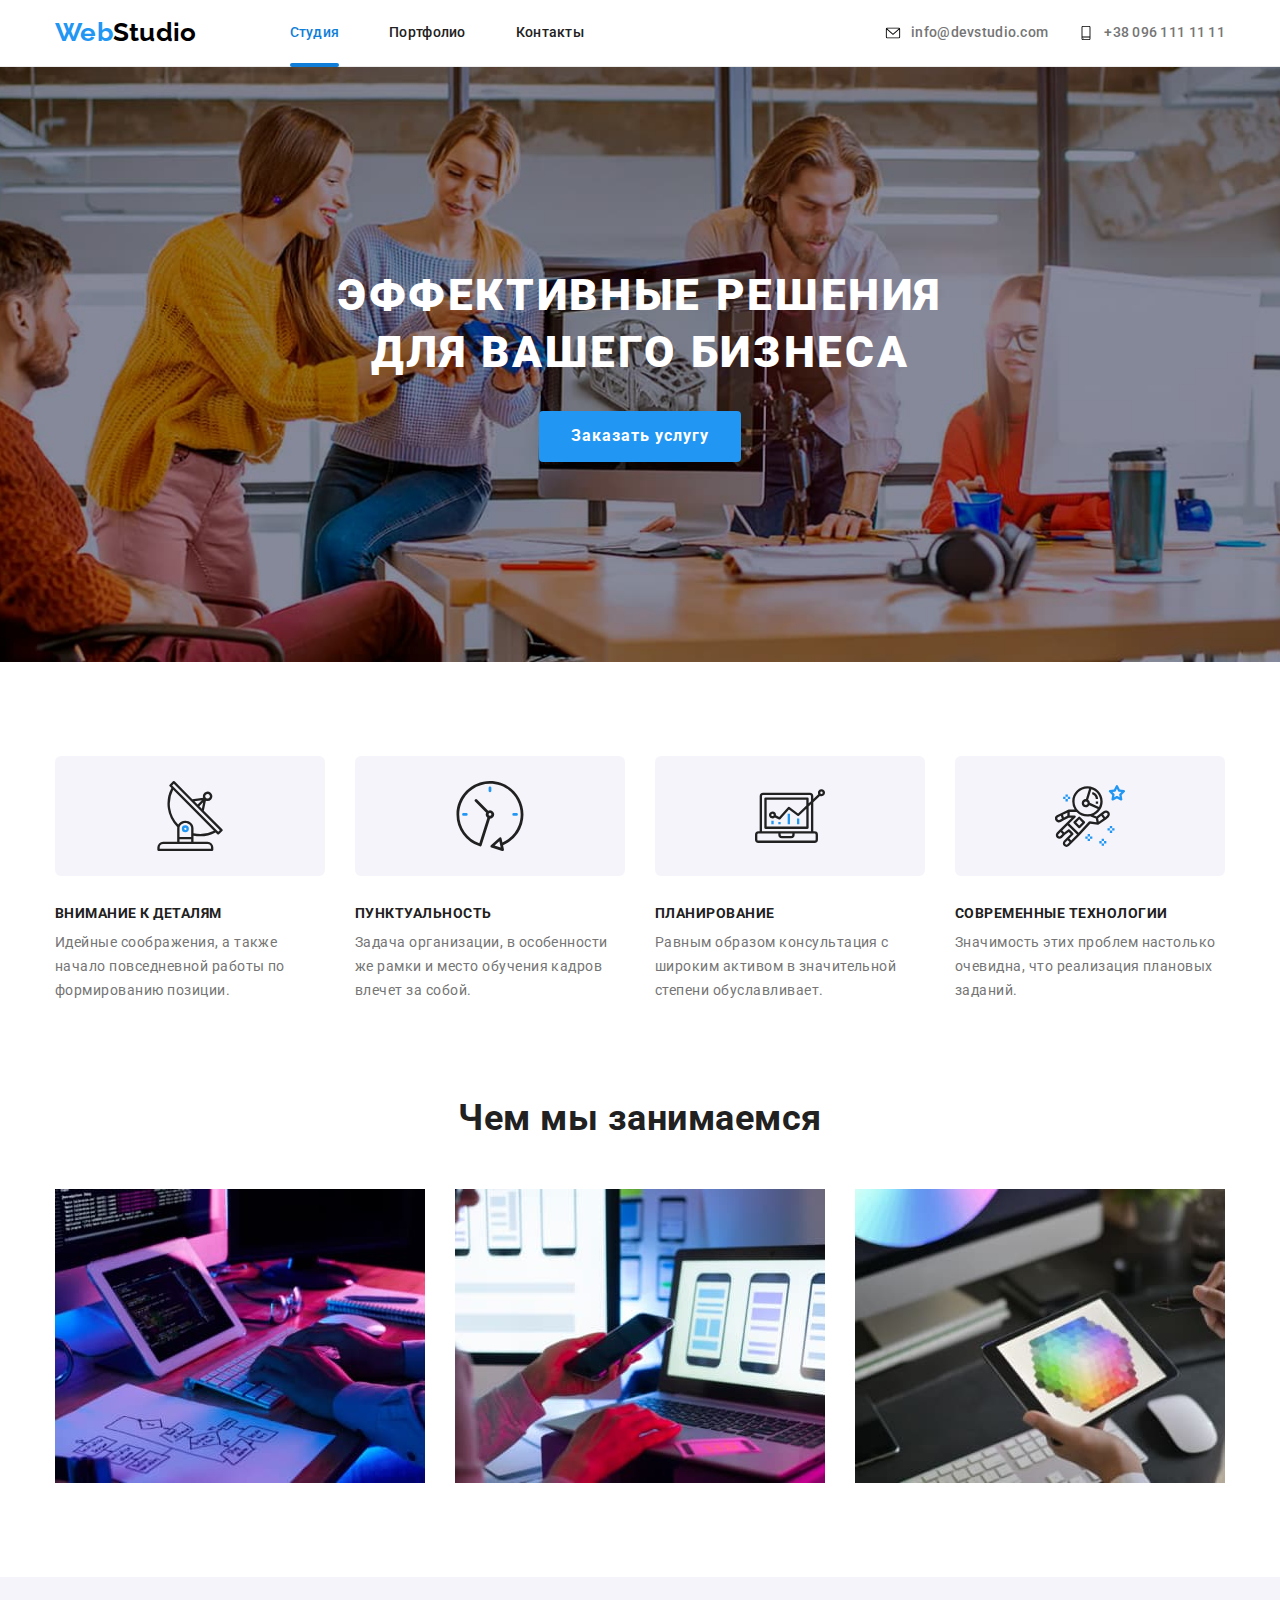
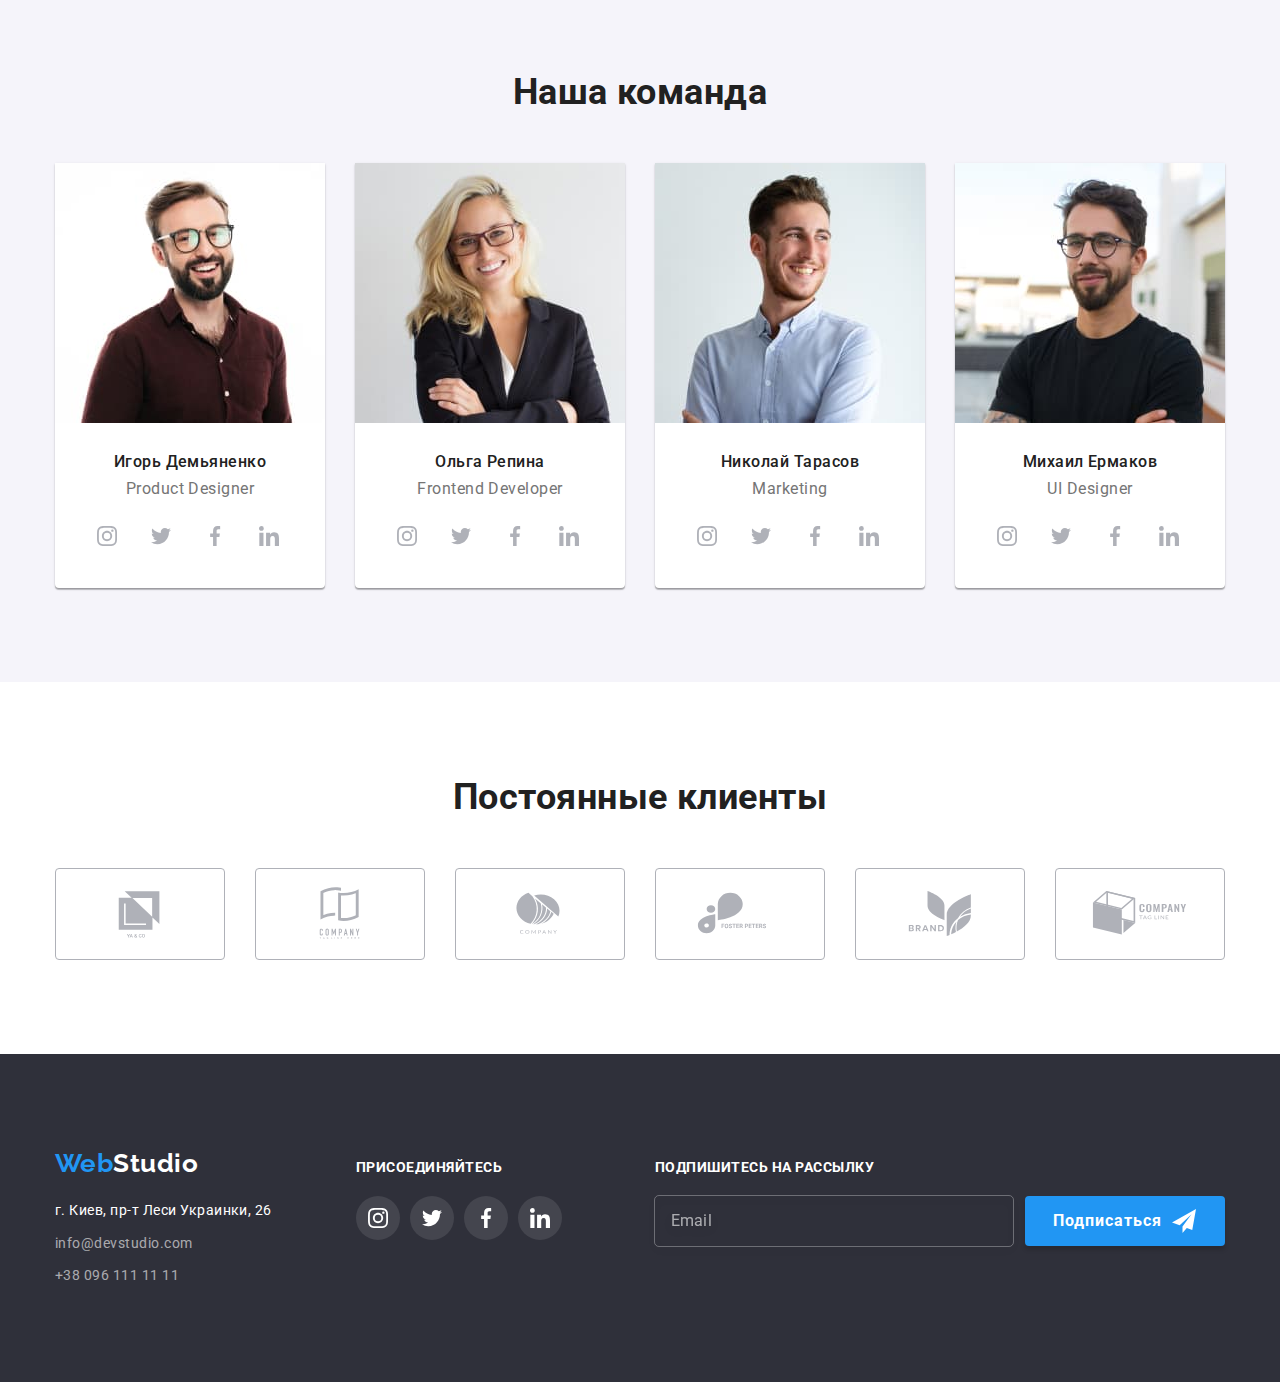
==== index.html @ 5e76bf38 "s" ====
<!DOCTYPE html>
<html lang="ru">
<head>
	<meta charset="UTF-8">
	<meta http-equiv="X-UA-Compatible" content="IE=edge">
	<meta name="viewport" content="width=device-width, initial-scale=1.0"> 
	<title>studio</title>
	<link rel="preconnect" href="https://fonts.googleapis.com">
	<link rel="preconnect" href="https://fonts.gstatic.com" crossorigin>
	<link href="https://fonts.googleapis.com/css2?family=Raleway:wght@700&family=Roboto:wght@400;500;700;900&display=swap"
		rel="stylesheet">
	<link rel="stylesheet" href="https://cdnjs.cloudflare.com/ajax/libs/modern-normalize/1.1.0/modern-normalize.min.css">
	<link rel="stylesheet" href="./css/style.css">
</head>
<body>
	<!-- ! header -->
		<header class="header">
				<div class="header-nav container">
					<nav class="nav">
						<a class="logo" href="./index.html"><span class="logo-first-words">Web</span>Studio</a>
						<ul class="nav-list ">
							<li class="nav-link nav-link--active"><a class="link link-active" href="./index.html">Студия</a></li>
							<li class="nav-link"><a class=" link " href="./portfolio.html">Портфолио</a></li>
							<li class="nav-link"><a class=" link " href="./contact.html">Контакты</a></li>
						</ul>
					</nav>
					<ul class="nav-contact nav" >
						<li class="contact-list ">
							<a class="contact-link link " href="mailto:info@devstudio.com">
								<span class="link-icon"><svg width="16" height="16">
									<use href="./images/sprite.svg#icon-mail"></use>
								</svg></span>info@devstudio.com
							</a>
						</li>
						
						<li class="contact-list ">
							<a class="contact-link link" href="tel:+380961111111"> <span class="link-icon ">
								<svg width="16" height="16">
									<use href="./images/sprite.svg#icon-phone"></use>
								</svg></span>+38 096 111 11 11</a>
						</li>
					</ul>
				</div>
		</header>
	<!--! main -->
	
<main>
	<!-- !Hero -->
<section class="section hero">
		<div class=" container">
			<div class="hero-text">
				<h1 class="hero-title">Эффективные решения <br /> для  вашего бизнеса</h1>
				<button class="button" type="button" data-modal-open>Заказать услугу</button>
			</div>
		</div>
</section>



	<!--! Peculiarities -->
<section class="section">
	<div class="peculiarities container">
		<h2 class="visually-title" >Особенности</h2>
		<ul class="feature">
			<li class="feature-list">
				<div class="feature-box"><svg class="box-icon"> 
					<use  href="./images/sprite.svg#icon-antenna-1" width="70" height="70" ></use> 
				</svg></div>
				<h3 class="feature-title">Внимание к деталям</h3>
				<p class="feature-text">Идейные соображения, а также начало повседневной работы по формированию позиции.</p>
			</li>
			<li class="feature-list">
				<div class="feature-box"><svg class="box-icon">
					<use href="./images/sprite.svg#icon-clock-1" width="70" height="70"></use>
				</svg></div>
				<h3 class="feature-title">Пунктуальность</h3>
				<p class="feature-text">Задача организации, в особенности же рамки и место обучения кадров влечет за собой.</p>
			</li>
			<li class="feature-list">
				<div class="feature-box"><svg class="box-icon">
					<use href="./images/sprite.svg#icon-diagram-1" width="70" height="70"></use>
				</svg></div>
				<h3 class="feature-title">Планирование</h3>
				<p class="feature-text">Равным образом консультация с широким активом в значительной степени обуславливает.</p>
			</li>
			<li class="feature-list">
				<div class="feature-box"><svg class="box-icon">
					<use href="./images/sprite.svg#icon-astronaut-1" width="70" height="70"></use>
				</svg></div>
				<h3 class="feature-title">Современные технологии</h3>
				<p class="feature-text">Значимость этих проблем настолько очевидна, что реализация плановых заданий.</p>
			</li>
		</ul>
	</div>
</section>

<!-- ! What are we doing -->
<section class="section-about section">
	<div class="container">
		<h2 class="section-title ">Чем мы занимаемся</h2>
		<ul class="applications ">
			<li class="applications-list"><img class="img" src="./images/img.jpg" width="370" height="294" alt="Блок схема">
			<h3 class="applications-deskription">Десктопные приложения</h3>
			</li>
			<li class="applications-list"><img src="./images/img-1.jpg" width="370" height="294" alt="Мобильные приложение">
				<h3 class="applications-deskription">Мобильные приложения</h3>
			</li>
			</li>
			<li class="applications-list"><img src="./images/img-2.jpg" width="370" height="294" alt="Планшет">
				<h3 class="applications-deskription">Дизайнерские решения</h3>
			</li>
			</li>
		</ul>
	</div>
</section>

<!-- ! Our command -->
<section class="team section" >
	<div class="container">
		<h2 class="section-title ">Наша команда</h2>
		<ul class="team-list">
		<li class="team-card">
				<img class="team-img" src="./images/img-3.jpg" width="270" height="260" alt="фото">
				<div class="card-text-tumb">
					
						<h3 class="team-card-name">Игорь Демьяненко</h3>
						<p class="team-card-job">Product Designer</p>
					<div class="team-social">
						<a class="social-box">
							<svg width="20" height="20">
								<use href="./images/sprite.svg#icon-instagram-2"></use>
							</svg>
						</a>
						<a class="social-box">
							<svg width="20" height="20">
								<use href="./images/sprite.svg#icon-twitter-1"></use>
							</svg>
						</a>
						<a class="social-box">
							<svg width="20" height="20">
								<use href="./images/sprite.svg#icon-facebook-1"></use>
							</svg>
						</a>
						<a class="social-box">
							<svg width="20" height="20">
								<use href="./images/sprite.svg#icon-linkedin-1"></use>
							</svg>
						</a>
					</div>
				</div>
		</li>
		<li  class="team-card">
				<img class="team-img" src="./images/img-4.jpg" width="270" height="260" alt="фото">
				<div class="card-text-tumb">
					<h3 class="team-card-name">Ольга Репина</h3>
					<p class="team-card-job">Frontend Developer</p>
					<div class="team-social">
						<a class="social-box">
							<svg width="20" height="20">
								<use href="./images/sprite.svg#icon-instagram-2"></use>
							</svg>
						</a>
						<a class="social-box">
							<svg width="20" height="20">
								<use href="./images/sprite.svg#icon-twitter-1"></use>
							</svg>
						</a>
						<a class="social-box">
							<svg width="20" height="20">
								<use href="./images/sprite.svg#icon-facebook-1"></use>
							</svg>
						</a>
						<a class="social-box">
							<svg width="20" height="20">
								<use href="./images/sprite.svg#icon-linkedin-1"></use>
							</svg>
						</a>
					</div>
				</div>
		</li>
		<li  class="team-card">
				<img class="team-img" src="./images/img-5.jpg" width="270" height="260" alt="фото">
				<div class="card-text-tumb">
					<h3 class="team-card-name">Николай Тарасов</h3>
					<p class="team-card-job">Marketing</p>
					<div class="team-social">
						<a class="social-box">
							<svg width="20" height="20">
								<use href="./images/sprite.svg#icon-instagram-2"></use>
							</svg>
						</a>
						<a class="social-box">
							<svg width="20" height="20">
								<use href="./images/sprite.svg#icon-twitter-1"></use>
							</svg>
						</a>
						<a class="social-box">
							<svg width="20" height="20">
								<use href="./images/sprite.svg#icon-facebook-1"></use>
							</svg>
						</a>
						<a class="social-box">
							<svg width="20" height="20">
								<use href="./images/sprite.svg#icon-linkedin-1"></use>
							</svg>
						</a>
					</div>
				</div>
		
		</li>
		<li  class="team-card">
				<img class="team-img" src="./images/img-6.jpg" width="270" height="260" alt="фото">
				<div class="card-text-tumb">
					<h3 class="team-card-name">Михаил Ермаков</h3>
					<p class="team-card-job">UI Designer</p>
					<div class="team-social">
						<a class="social-box">
							<svg width="20" height="20">
								<use href="./images/sprite.svg#icon-instagram-2"></use>
							</svg>
						</a>
						<a class="social-box">
							<svg width="20" height="20">
								<use href="./images/sprite.svg#icon-twitter-1"></use>
							</svg>
						</a>
						<a class="social-box">
							<svg width="20" height="20">
								<use href="./images/sprite.svg#icon-facebook-1"></use>
							</svg>
						</a>
						<a class="social-box">
							<svg width="20" height="20">
								<use href="./images/sprite.svg#icon-linkedin-1"></use>
							</svg>
						</a>
					</div>
				</div>
		</li>
		</ul>

</div>
</section>

<section class="section">
	<div class="container">
		<h2 class="section-title ">Постоянные клиенты</h2>
		<ul class="client">
			<li class="client-logo">
				<svg width="106" height="60">
					<use href="./images/sprite.svg#icon-Logo-01"></use>
				</svg>
			</li>
			<li class="client-logo">
				<svg width="106" height="60">
					<use href="./images/sprite.svg#icon-Logo-02"></use>
				</svg>
			</li>
			<li class="client-logo">
				<svg width="106" height="60">
					<use href="./images/sprite.svg#icon-Logo-03"></use>
				</svg>
			</li>
			<li class="client-logo">
				<svg width="106" height="60">
					<use href="./images/sprite.svg#icon-Logo-04"></use>
				</svg>
			</li>
			<li class="client-logo">
				<svg width="106" height="60">
					<use href="./images/sprite.svg#icon-Logo-05"></use>
				</svg>
			</li>
			<li class="client-logo">
				<svg width="106" height="60">
					<use href="./images/sprite.svg#icon-Logo-06"></use>
				</svg>
			</li>
		</ul>
	</div>
</section>
<!-- main end -->
</main>



	<!-- ! Footer  -->
<footer class="section background-container ">
	<div class="container">
		<!-- address  -->
		<div class="address">
			<a class="logo" href="./index.html"><span class="logo-first-words">Web</span><span class="logo-second-word">Studio</span></a>
			<address>
				<ul class="address-list">
					<li class="address-item"><a class="item-map" href="https://goo.gl/maps/piqngm7oDQpEDh6u6" target="_blank" rel="noopener nofollow noreferrer">г. Киев, пр-т Леси Украинки, 26</a></li>
					<li class="address-item"><a class="item-contact"  href="mailto:info@devstudio.com" >info@devstudio.com</a></li>
					<li class="address-item"><a class="item-contact"  href="tel:+380961111111">+38 096 111 11 11</a></li>
				</ul>
				
			</address>
		</div>
		<!-- social -->

		<div class="connect">
			<h2 class="footer-title">присоединяйтесь</h2>
			<div class="connect-social">
						<a class="social-item">
							<svg width="20" height="20">
								<use href="./images/sprite.svg#icon-instagram-2"></use>
							</svg>
						</a>
					<a class="social-item">
						<svg width="20" height="20">
							<use href="./images/sprite.svg#icon-twitter-1"></use>
						</svg>
					</a>
					<a class="social-item">
						<svg width="20" height="20">
							<use href="./images/sprite.svg#icon-facebook-1"></use>
						</svg>
					</a>
					<a class="social-item">
						<svg width="20" height="20">
							<use href="./images/sprite.svg#icon-linkedin-1"></use>
						</svg>
					</a>
			</div>
		</div>

		<!-- fiel mail -->
		<form class="field__mail">
			<h2 class="footer-title">Подпишитесь на рассылку</h2>

			<div class="field__mail--box">
				<input type="email" class="field__mail--input" placeholder="Email">
				<button type="submit" class="button button-icon">Подписаться 
					<span class="button__icon">
						<svg  height="24" width="24">
							<use href="./images/sprite.svg#icon-icon-send"></use>
						</svg>
					</span>
				</button>
			</div>
				
		</form>

		<!-- end container  -->
	</div>
</footer>
<!-- ! Modal window -->
<div class="blackdrop is-hidden "data-modal  >
	<div class="modal">
		<!-- Close button -->
		<button class="modal-button" data-modal-close>
			<svg  width="18" height="18">
				<use href="./images/sprite.svg#icon-close-black-18dp-2-1"></use>
			</svg>
		</button>
		<h2 class="form__title">Оставьте свои данные, мы вам перезвоним</h2>
		<!-- input  -->
		<form class="form" action="#" action="#" method="post" netlify>
			
			<!-- name  -->
			<div class="form__field">
				<label class="form__label" for="name">Имя</label>
				<input class="form__input" type="text"  id="name" name="Имя" >
				<span class="form__icon"> <svg width="18" height="18">
					<use href="./images/sprite.svg#icon-person-black-18dp-1"></use>
				</svg>
				
			</span>
			</div>
			<!-- tel -->
			<div class="form__field">
				<label class="form__label" for="tel">Телефон</label>
				<input class="form__input" type="tel" id="tel" name="Телефон">
				<span class="form__icon"> <svg width="18" height="18">
					<use href="./images/sprite.svg#icon-phone-black-18dp-1"></use>
				</svg>
				</span>
			</div>
			<!-- mail -->
			<div class="form__field">
				<label class="form__label" for="email">Почта </label>
				<input class="form__input" type="email" id="email" name="Почта">
				<span class="form__icon"> <svg width="18" height="18">
						<use href="./images/sprite.svg#icon-email-black-18dp-1"></use>
					</svg>
				</span>
			</div>
			
			<!-- textarea -->
			<div class="form__field">
				<label class="form__label" for="comment">Комментарий</label>
				<textarea class="form__input textarea" type="text" rows="10" id="comment" name="Комментарий" placeholder="Введите коментарий"></textarea>
			</div>

			<!--checkbox -->

			<label class="form__checkbox" for="terms">
				<input type="checkbox" class="form__checkbox--checkbox" id="terms" name="Условия">
				<span class="form__checkbox--icon"></span>
				<span class="form__checkbox--text">Соглашаюсь с рассылкой и принимаю 
					<a href="#" class="form__checkbox--text-link"> Условия договора</a>
				</span>
			</label>


			<!--button -->
			<button type="submit" class="button">Отправить</button>
		</form>
	</div>
</div>

<script src="./js/modal.js"></script>
</body>
</html>
---- css/style.css ----
:root{
--active-color: #2196F3;
--hover-color: #107ed8;
--title-color: #212121;
--text-color: #757575;
--bg-color: #2F303A;
--white-color: #ffffff;
}
*{
	box-sizing: border-box;
}
*, ::before, ::after{
	box-sizing: border-box;
}
img{display: block;}
body{

	font-family:'Roboto' ;
	font-style: normal;
	font-size: 16px;
	color: var(--title-color);
	background-color: var(--white-color);
	letter-spacing: 0.03em;
	
}
h1,h2,h3,h4,h5,h6,p,ul{margin: 0px;}
.section{
	padding: 94px 0;
}
.container {
	width: 1200px;
	padding-left: 15px;
	padding-right: 15px;
	margin: 0 auto;
}

/* ! button */
.button{
	background: #2196F3;
	box-shadow: 0px 4px 4px rgba(0, 0, 0, 0.15);
	color: var(--white-color);
	border-radius: 4px;
	padding: 10px 32px;
	min-width: 200px;

	font-weight: 700;
	line-height: 1.9;
	align-items: center;
	text-align: center;
	letter-spacing: 0.06em;

	border: none;
	cursor: pointer;
	transition: background-color 250ms cubic-bezier(0.4, 0, 0.2, 1), transform 250ms cubic-bezier(0.4, 0, 0.2, 1);

}
.button:hover, .button:focus{
	background-color: var(--hover-color);
	transform: scale(1.02);
}
/*? button end */


/* *font style */
.section-title{
	font-weight: 700;
	font-size: 36px;
	line-height: 42px;
	text-align: center;
	margin-bottom: 50px;
}

.visually-title {
	position: absolute;
	width: 1px;
	height: 1px;
	margin: -1px;
	border: 0;
	padding: 0;
	white-space: nowrap;
	clip-path: inset(100%);
	clip: rect(0 0 0 0);
	overflow: hidden;
}


/* *font style  end*/

/* ! Header  */
.header {
	border-bottom: 1px solid #ECECEC;
	box-sizing: border-box;
}
.header-nav{
	display: flex;
	align-items: center;
	box-sizing: border-box;
}
.logo{
	display: block;
	margin-right: 93px;
	font-family: 'Raleway';
	font-size: 26px;
	font-weight: 700;
	color: #000000;;
	line-height: 31px;
	font-size: 26px;
	text-decoration: none;
}
.logo-first-words{
	color: var(--active-color);
}
.logo-second-word{
	color: var(--white-color);
}
.main-nav{
	display: flex;
}
.nav{
	display: flex;
	align-items: center;
	font-weight: 500;
	font-size: 14px;
	line-height: 1.14;
	letter-spacing: 0.02em;
}
.nav-list{

	padding: 0;
	margin: 0px;
	display: flex;
	list-style-type: none;
}
.nav-list .nav-link + .nav-link {
	margin-left: 50px;

}

.nav-link{
	position: relative;
	height: 100%;
	width: 100%;
	display: flex;
}


.link{
	padding: 25px 0px 25px 0px;
	color: var(--title-color);
	text-decoration: none;
}

.nav-link::after {
	position: absolute;
	content: '';
	height: 4px;
	
	width: 0;
	bottom: -1px;
	right: 0;
	background: var(--hover-color);
	transition: left 250ms cubic-bezier(0.4, 0, 0.2, 1), 
				width 250ms cubic-bezier(0.4, 0, 0.2, 1);
	border-radius: 2px;
}
.nav-link--active::after {
	position: absolute;
	content: '';
	bottom: -1;
	left: 0;
	height: 4px;
	width: 100%;
	background: var(--hover-color);
	transition: left 250ms cubic-bezier(0.4, 0, 0.2, 1), 
				width 250ms cubic-bezier(0.4, 0, 0.2, 1), 
				color 250ms cubic-bezier(0.4, 0, 0.2, 1);
	will-change: left, width;
	border-radius: 2px;
}

.nav-link:hover .link{
color: var(--hover-color);
}

.nav-link:hover::after, .nav-link:focus::after {
	left: 0;
	width: 100%;

}

.link-active {
	color: var(--hover-color);
}

.nav-contact{
	padding: 0;
	margin: 0;
	margin-left: auto;
	display: flex;
	text-decoration: none;
	list-style-type: none;
}
.contact-list{
	padding: 0;
	margin: 0px;
	display: flex;
	list-style-type: none;
	margin-right: 30px;
}
.contact-list:last-child{
	margin: 0;
}
.contact-link {
	display: flex;
	color: var(--text-color);
	text-decoration: none;
	transition: fill 250ms cubic-bezier(0.4, 0, 0.2, 1), color 250ms cubic-bezier(0.4, 0, 0.2, 1);
}
.contact-link:hover{
	color: var(--hover-color);
	fill: var(--hover-color);
}

.link-icon {
	width: 16px;
	height: 16px;
	margin-right: 10px;
	fill: inherit;
	vertical-align: middle;
}
/* ? header end  */





/* ! hero */
.hero{
	padding-top: 200px;
	padding-bottom: 200px;
	text-align: center;

	background: url(../images/Img-hero.jpg), rgba(47, 48, 58, 0.4);
	background-repeat: no-repeat;
	background-position: center;
	background-size: cover;

}
.hero-text {
	margin: 0 auto;
	width: 700px;
}
.hero-title{
	
	margin-bottom: 30px;
	font-weight: 900;
	font-size: 44px;
	line-height: 1.3;
	text-align: center;
	letter-spacing: 0.06em;
	text-transform: uppercase;
	color: var(--white-color);

}



/* !  Peculiarities*/ 
.peculiarities{
	display: flex;
}

.feature{
	padding: 0px;
	display: flex;
	flex-wrap: wrap;
	list-style-type: none;
}

.feature-box{
	display: flex;
	justify-content: center;
	align-items: center;
	width: 270px;
	height: 120px;

	border-radius: 6px;
	background:#F5F4FA;
	margin-bottom: 30px;
}

.box-icon{
width: 70px;
height: 70px;
}

.feature-list{
	width: 270px;
	margin-right: 30px;
	margin-bottom: 30px;

}


.feature-list:nth-child(4n){
	margin-right: 0px;
}
.feature-list:nth-last-child(-n + 4){
	margin-bottom: 0px;
}

.feature-title {
	margin-bottom: 10px;
	font-size: 14px;
	line-height: 1.1;
	text-transform: uppercase;
}
.feature-text {
	font-size: 14px;
	line-height: 1.7;
	color: var(--text-color);
}

 /* ! What are we doing  */
.section-about {
	padding-top: 0px;
}
.applications{
	list-style-type: none;
	display: flex;
	margin: 0 auto;
	justify-content: space-between;
	padding: 0;
}
.applications-list{
	position: relative;
	width: 370px;
	margin-right: 30px;
	transition: all 0.3s ease;
}

.applications-list:last-child(){
	margin: 0;
}



.applications-deskription{
	font-weight: 700;
	font-size: 14px;
	line-height: 1.14;
	text-align: center;
	letter-spacing: 0.03em;
	text-transform: uppercase;


	position: absolute;
	bottom: 0;

	width: 100%;
	padding: 27px 0;


	color: var(--white-color);
	background-color: rgba(47, 48, 58, 0.8);
	opacity: 0;
	transition: opacity 250ms cubic-bezier(0.4, 0, 0.2, 1);
}

.applications-list:hover, .applications-list:focus {
	transform: scale(1.05);
}
.applications-list:hover > .applications-deskription{
	opacity: 1;
}


/* ! Our command */
.team{
	background-color: #F5F4FA;
}
.team-list {
	margin: 0;
	padding: 0;
	display: flex;
	flex-wrap: wrap;
	list-style-type: none;

}

.card-text-tumb {
	padding: 30px;
}
.team-card {
	width: 270px;
	
	margin-right: 30px;
	margin-bottom: 30px;
	box-shadow: 0px 1px 3px rgba(0, 0, 0, 0.12), 
				0px 1px 1px rgba(0, 0, 0, 0.14),
				0px 2px 1px rgba(0, 0, 0, 0.2);
	background-color: #FFFFFF;
	border-radius: 0px 0px 4px 4px;

	text-align: center;
	line-height: 1.1;
	transition: transform 250ms cubic-bezier(0.4, 0, 0.2, 1);
}

.team-card:hover{
	transform: scale(1.05);
}

.team-card:nth-child(4n) {
	margin-right: 0px;
}

.team-card:nth-last-child(-n + 4) {
	margin-bottom: 0px;
}

.team-card-name {
	margin-bottom: 10px;
	font-weight: 500;
	font-size: 16px;
	color: #212121;
}

.team-card-job {
	margin-bottom: 16px;
	font-size: 16px;
	color: var(--text-color);
}

.team-social{
display:flex;
width: 206px;
list-style: none;
}
.social-box{
	display: flex;
	width: 44px ;
	height: 44px ;
	align-items: center;
	justify-content: center;
	margin-right: 10px;

	background-color: #FFFFFF;
	fill: #AFB1B8;
	border-radius: 50%;
	transition: fill 250ms cubic-bezier(0.4, 0, 0.2, 1),background-color 250ms cubic-bezier(0.4, 0, 0.2, 1);
}
.social-box:last-child{
	margin: 0;
}

.social-box:hover{
	fill: var(--white-color);
	background-color: var(--hover-color);
}

/* * main studio end  */
/* ! filter  */
.filter-list {
	padding: 0;
	display: flex;
	justify-content: center;
	font-weight: 500;
	line-height: 1.6;

	margin-bottom: 50px;

	text-align: center;
	list-style-type: none;
}

.filter-item {
	margin-right: 8px;
}

.filter {
	padding: 6px 22px;
	font: inherit;
	cursor: pointer;
	color: var(--title-color);
	border: none;
}

.filter-item:last-child {
	margin-right: 0px;
}

.filter-active,
.filter:hover,
.filter:focus {
	color: var(--white-color);
	background-color: var(--active-color);

	box-shadow: 0px 3px 1px rgba(0, 0, 0, 0.1),
		0px 1px 2px rgba(0, 0, 0, 0.08),
		0px 2px 2px rgba(0, 0, 0, 0.12);
	border-radius: 4px;
}
/* ! project  */
.project-list {
	padding: 0;
	display: flex;
	flex-wrap: wrap;
	list-style-type: none;
}

.project:nth-child(3n) {
	margin-right: 0px;
}
.project:nth-last-child(-n + 3){
	margin-bottom: 0px;
}
.project {
	width: 370px;
	background: #FFFFFF;
	border: 1px solid #EEEEEE;
	margin-bottom: 30px;
	margin-right: 30px;
	transition:box-shadow 250ms cubic-bezier(0.4, 0, 0.2, 1), border 250ms cubic-bezier(0.4, 0, 0.2, 1);
}
.project-link{
	position: relative;
	text-decoration: none;
}
.project:hover {
	border: 1px solid #EEEEEE;
	box-shadow: 0px 1px 1px rgba(0, 0, 0, 0.12),
				0px 4px 4px rgba(0, 0, 0, 0.06),
				1px 4px 6px rgba(0, 0, 0, 0.16);

}
.project-link--img-container {
	position: relative;
	overflow: hidden;
	height: 294px;

}

.project-description--animate {
	display: flex;
	justify-content: center;
	align-items: center;
	position: absolute;
	top: 0;

	width: 100%;
	height:100%;
	overflow: hidden;
	transform: translateY(103%);
	background-color: rgba(33, 150, 243, 0.9);
	transition: transform 0.250s cubic-bezier(0.4, 0, 0.2, 1), width 0.250s cubic-bezier(0.4, 0, 0.2, 1);

}

.project:hover .project-description--animate {
	transform: translateY(0);
}

.project-text {
	margin-left: 24px;
	margin-right: 24px;
	
	font-weight: 400;
	font-size: 18px;
	line-height: 1.55;
	letter-spacing: 0.03em;
	color: #FFFFFF;

}


.project-info{
	position: relative;
	padding:20px 24px 20px 24px;	
}


/* текст */
.project-name {
	font-size: 18px;
	line-height: 2;
	letter-spacing: 0.06em;
	color: var(--title-color);

	margin-bottom: 4px;
}

.project-description {
	font-weight: 400;
	line-height: 1.8;
	color: var(--text-color);

}


/*! client */
.client{
	padding: 0;
	display: flex;

}
.client-logo{
	border: 1px solid #AFB1B8;
	border-radius: 4px;
	display: flex;
	justify-content: center;
	align-items: center;
	width: 170px;
	height: 92px;
	fill:#AFB1B8;
	margin-right: 30px;
	transition: transform 250ms cubic-bezier(0.4, 0, 0.2, 1),border 250ms cubic-bezier(0.4, 0, 0.2, 1), fill 250ms cubic-bezier(0.4, 0, 0.2, 1);
}
.client-logo:hover, .client:focus{
	fill:var(--hover-color);
	border: 1px solid #2196F3;
	transform: scale(1.05);

}
.client-logo:last-child {
	margin: 0;
} 

/* ! footer  */
.background-container {
	background-color: var(--bg-color);
}
.background-container > .container{
	display: flex;
	flex-wrap: wrap;
}
.address{
	color:var(--white-color);
	width: 231px;
	margin-right: 70px;
}
.address > .logo {
	margin: 0 0 20px 0;
}
.address-list{
	padding:0px;
	margin: 0px;
	list-style-type: none;
	font-style: normal;
	font-weight: 400;
	font-size: 14px;
	line-height: 1.7;
}
.address-item:not(:last-child){
	margin-bottom: 9px;
}

.item-map{
	text-decoration: none;
	color: var(--white-color);

}
.item-contact{
	color: rgba(255, 255, 255, 0.6);
	text-decoration: none;
	transition:color 250ms cubic-bezier(0.4, 0, 0.2, 1);
}
.item-contact:hover{
	color: var(--hover-color);
}
/* .footer-social{
	display: flex;
} */
.connect{
	padding-top: 12px;
	margin-right: 93px;
}
.footer-title{
	font-weight: 700;
	font-size: 14px;
	line-height: 1.14;
	text-transform: uppercase;
	color: var(--white-color);

	margin-bottom: 20px;
}

.connect-social{
	padding: 0;
	display: flex;
	margin-right: 10px;
	width: 206px;
	list-style: none;
	
}
.connect-social:last-child{
	margin: 0;
}

.social-item {
	display: flex;
	width: 44px;
	height: 44px;
	align-items: center;
	justify-content: center;
	margin-right: 10px;

	background-color: rgba(255, 255, 255, 0.1);;
	fill: var(--white-color);
	border-radius: 50%;
	transition: background-color 250ms cubic-bezier(0.4, 0, 0.2, 1);
}

.social-item:last-child {
	margin: 0;
}

.social-item:hover {
	background-color: var(--hover-color);
}
.field__mail--box{
	display: flex;
}

.field__mail {
	padding-top: 12px;
}

.field__mail--input {
	padding: 15px 16px;
	margin-right: 12px;
	width: 358px;
	height: 50px;

	border: none;
	background-color: transparent;
	outline: 1px solid rgba(255, 255, 255, 0.3);
	filter: drop-shadow(0px 4px 4px rgba(0, 0, 0, 0.15));
	border-radius: 4px;
	/* outline: none; */
	
	font-size: 16px;
	line-height: 1.25;
	color: rgba(255, 255, 255, 0.6);

}
.field__mail--input:focus{
	outline: 1px solid var(--active-color);
	color: var(--white-color);
}

.field__mail--input::placeholder{
	font-weight: 400;
	font-size: 16px;
	line-height: 1.25;
	color: rgba(255, 255, 255, 0.6);
}



.button__icon{
	display: flex;
	justify-content: center;
	align-items: center;
	width: 24px ;
	height:24px ;
	margin-left: 10px;

}

.button-icon {
	display:flex ;
	padding: 10px 28px;
	fill: var(--white-color);
}


/*? footer end  */


/*! modal window  */
.blackdrop {
	position: fixed;
	top: 0;
	left: 0;
	padding: 20px;
	width: 100%;
	height: 100%;
	background: rgba(0, 0, 0, 0.2);
	opacity: 1;
	transition: opacity 250ms cubic-bezier(0.4, 0, 0.2, 1);

}

.blackdrop.is-hidden{
	pointer-events: none;
	opacity: 0;
}
.blackdrop.is-hidden .modal{
	transform:translate(-50%, -50%) scale(0.2);
	opacity: 0;
}

.modal {
	display: flex;
	flex-direction: column;

	position: relative;
	top: 50%;
	left: 50%;
	transform: translate(-50%, -50%) scale(1);
	padding: 40px;

	width: 528px;
	height: 581px;
	background: #FFFFFF;
	box-shadow: 0px 1px 3px rgba(0, 0, 0, 0.12), 
				0px 1px 1px rgba(0, 0, 0, 0.14), 
				0px 2px 1px rgba(0, 0, 0, 0.2);
	border-radius: 4px;
	opacity: 1;
	transition: transform 250ms cubic-bezier(0.4, 0, 0.2, 1), opacity 250ms cubic-bezier(0.4, 0, 0.2, 1);
}

.modal-button{
	position: absolute;
	right: 8px;
	top: 8px;

	display:flex;
	flex-direction: column;
	justify-content: center;
	align-items: center;

	width: 30px;
	height: 30px;
	border-radius: 50%;
	background: #FFFFFF;
	border: 1px solid rgba(0, 0, 0, 0.1);
	transition: backgound 250ms cubic-bezier(0.4, 0, 0.2, 1), fill 250ms cubic-bezier(0.4, 0, 0.2, 1);
}

.modal-button:hover {
	fill: var(--hover-color);
}

.form .button {
	display: block;
	margin: 0 auto;
}

.form__title {
	font-weight: 700;
	font-size: 20px;
	line-height: 1.5;
	text-align: center;

	color: var(--title-color);
	margin-bottom: 12px;
}

.form__field {
	display: block;
	margin-bottom: 10px;
	font-size: 12px;
	font-weight: 400;
	font-size: 12px;
	line-height: 14px;

	letter-spacing: 0.01em;
	color: var(--text-color);

	position: relative;
}

/* Input  */
.form__input {
	margin-top: 4px;
	width: 100%;
	border: 1px solid rgba(33, 33, 33, 0.2);
	border-radius: 4px;
	padding: 11px 12px 11px 42px;
	font-size: 14px;
	outline: none;
	transition: border 250ms cubic-bezier(0.4, 0, 0.2, 1), fill 250ms cubic-bezier(0.4, 0, 0.2, 1);
}
.textarea{
	padding: 11px 16px 11px 16px;
}

.form__input:focus {
	border: 1px solid var(--active-color);

}
.form__icon{
	position: absolute;
	top: 50%;
	outline: none;
	left: 12px;
}
.form__input:focus ~ .form__icon{
	fill: var(--active-color);
}

.form__field textarea {
	margin-top: 4px;
	width: 100%;
	height: 120px;

	border: 1px solid rgba(33, 33, 33, 0.2);
	border-radius: 4px;
	padding: 11px 16px;
	font-size: 14px;
	resize: none;
}


::placeholder{
	font-weight: 400;
	font-size: 14px;
	line-height: 1.14;
	letter-spacing: 0.01em;
	
	color: rgba(117, 117, 117, 0.5);
}

/* сheckbox */
.form__checkbox{
	display: flex;
	align-items: center;
	justify-content: center;


	font-weight: 400;
	font-size: 14px;
	line-height: 24px;

	color: var(--text-color);
	margin-bottom: 30px;

}

.form__checkbox--checkbox{
	display: inline-block;
	position: absolute;
	width: 1px;
	height: 1px;
	margin: -1px;
	border: 0;
	padding: 0;

	white-space: nowrap;
	clip-path: inset(100%);
	clip: rect(0 0 0 0);
	overflow: hidden;
	transition: backgound-color 250ms cubic-bezier(0.4, 0, 0.2, 1), background-image 250ms cubic-bezier(0.4, 0, 0.2, 1);
}
.form__checkbox--icon{
	display: inline-block;
	width: 16px;
	height: 16px;
	border: 1.7px solid var(--title-color);
	border-radius: 2px;
	margin-right: 7px;
	
}
.form__checkbox--checkbox:checked + .form__checkbox--icon{
	border-color: transparent;
	background-color: #2965FF;
	background-image: url(../images/svg/icon_checked.svg);
	background-size: contain;
	background-origin: border-box;
}

.form__checkbox--text {
	padding-top: 2px;
}

.form__checkbox--text-link {
	color: var(--active-color);
}
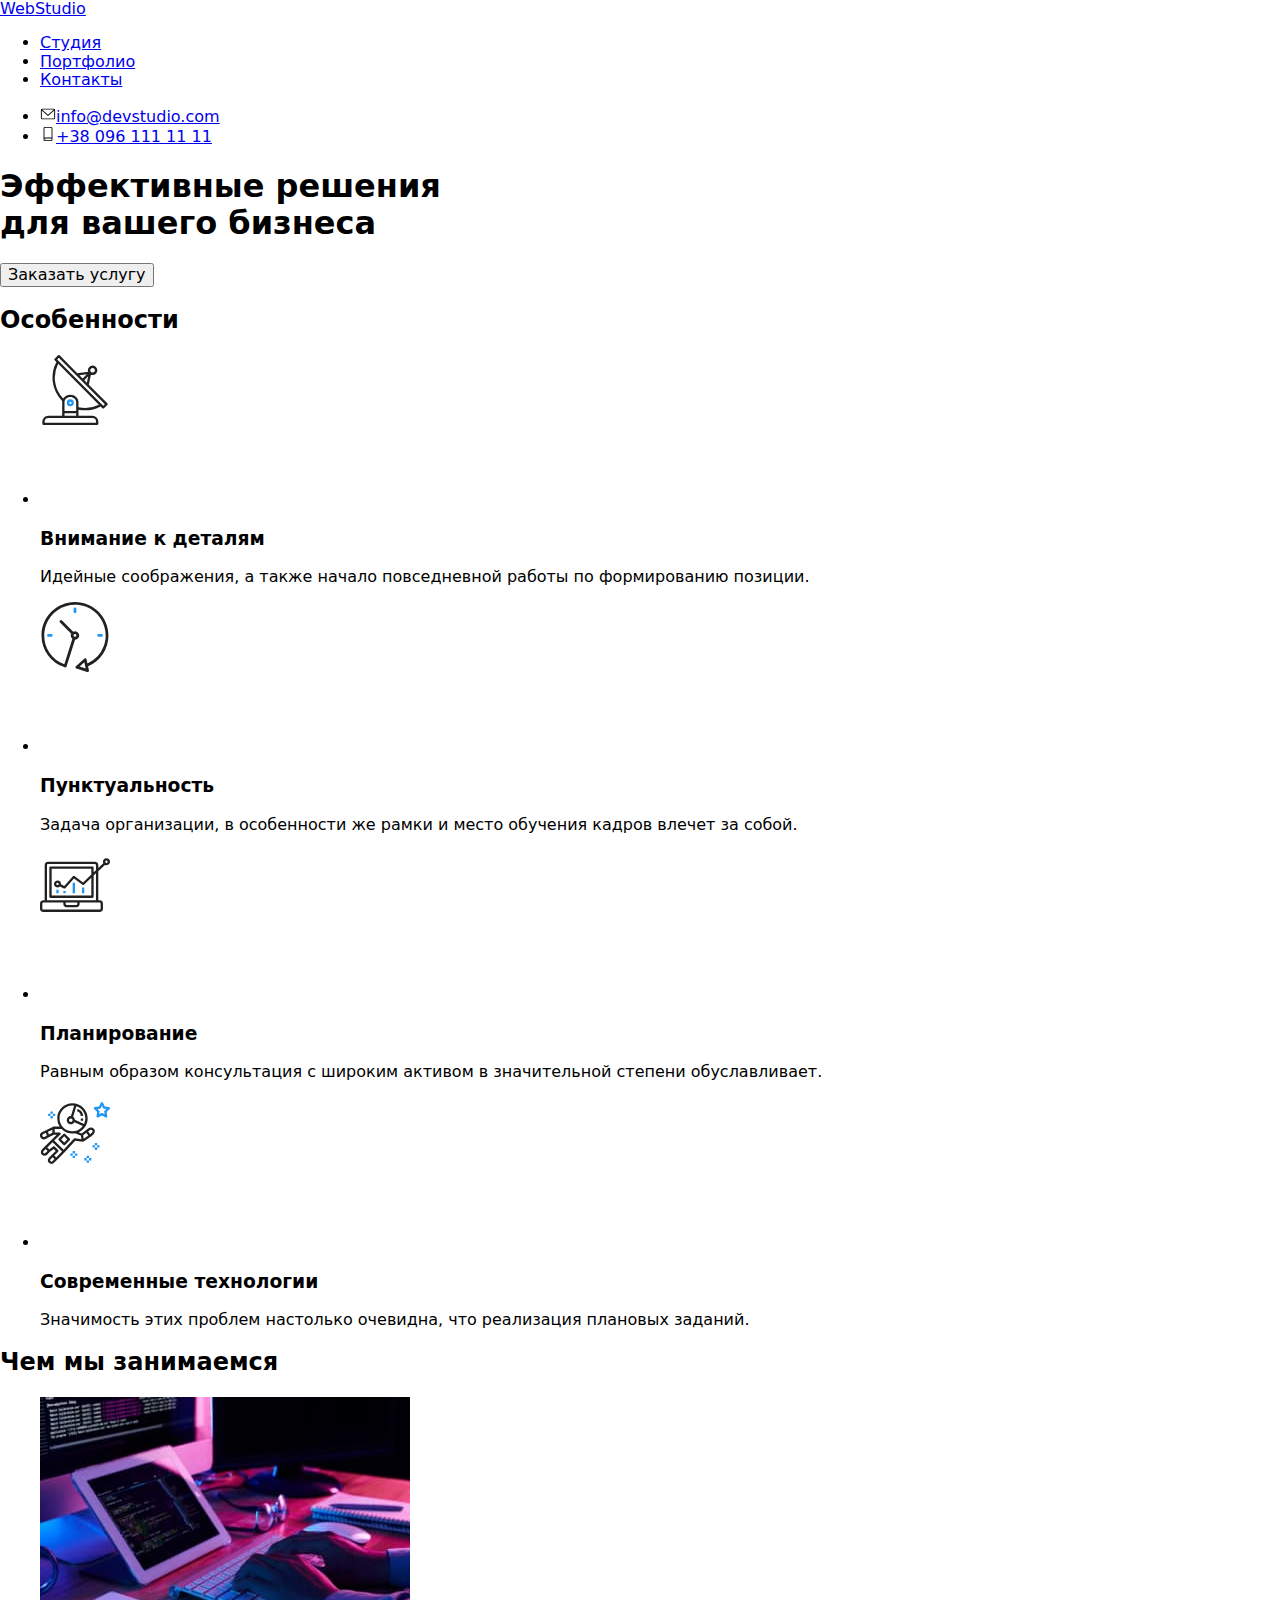
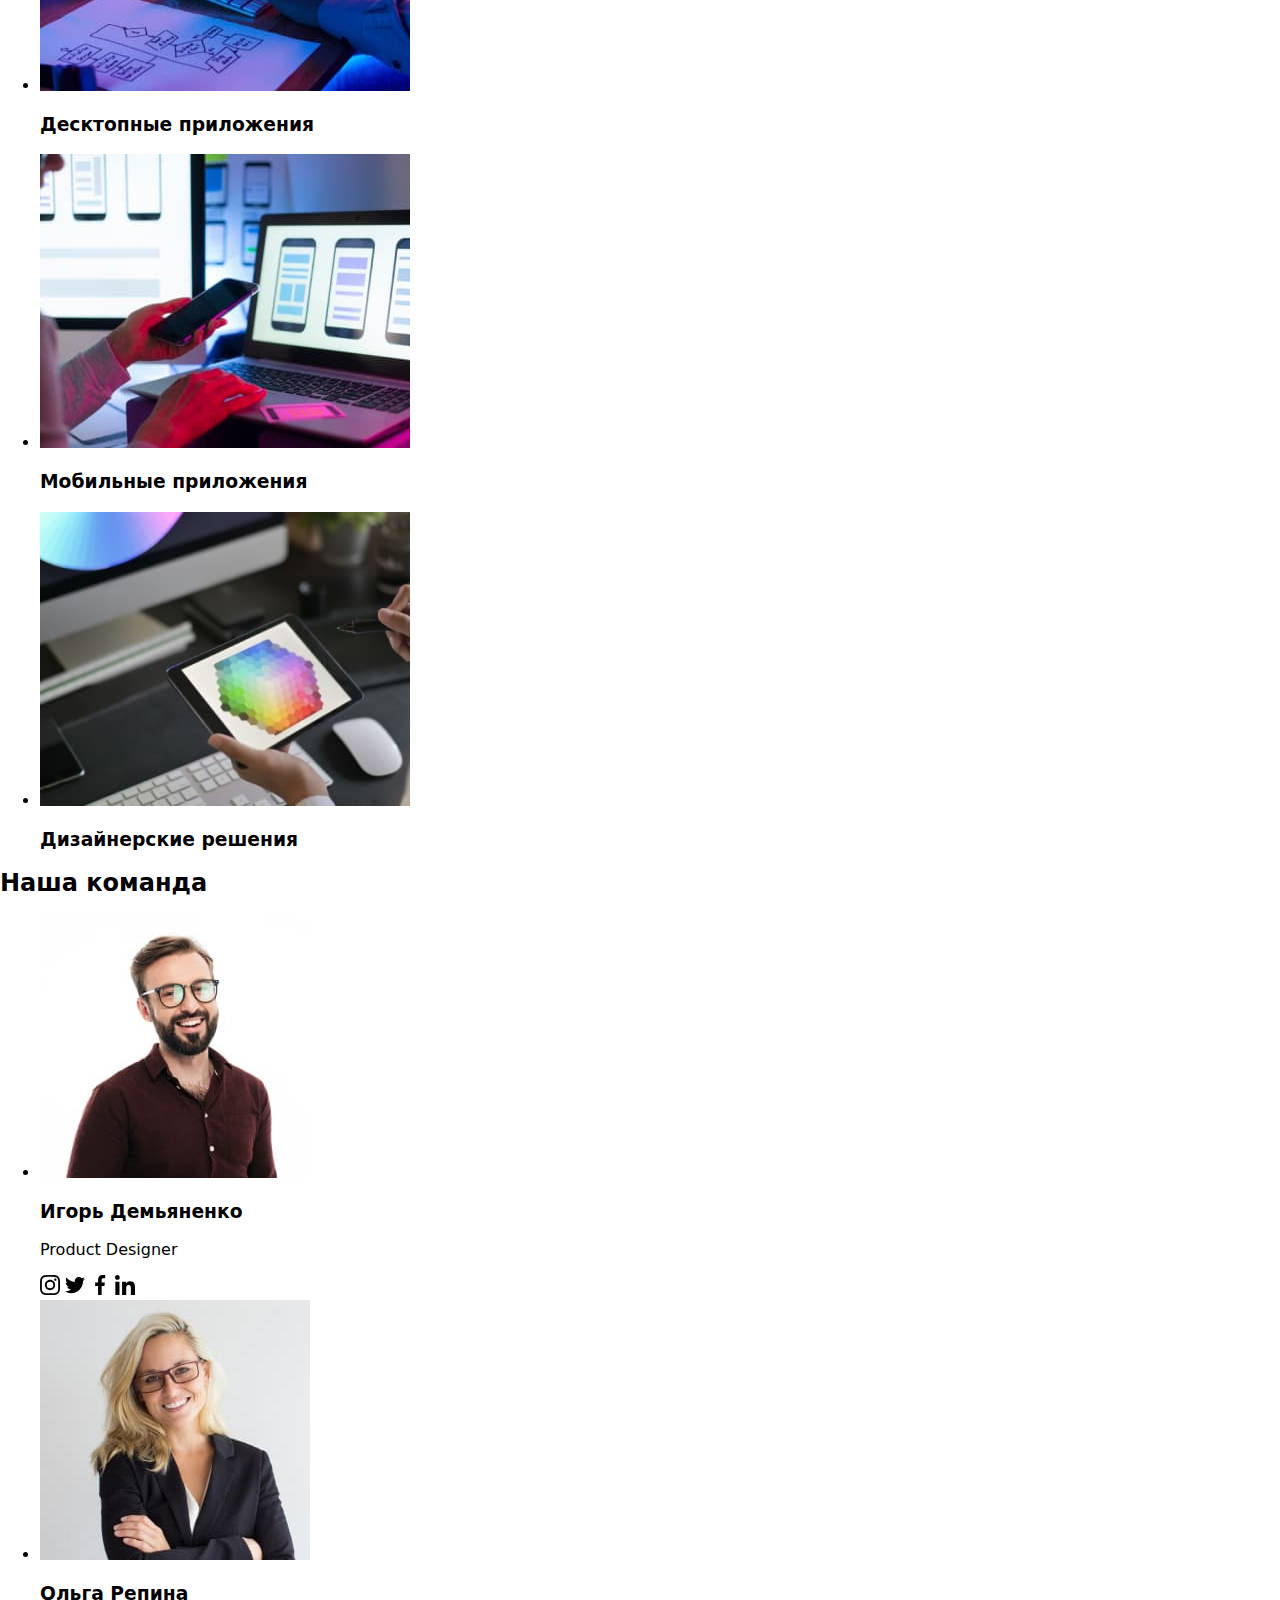
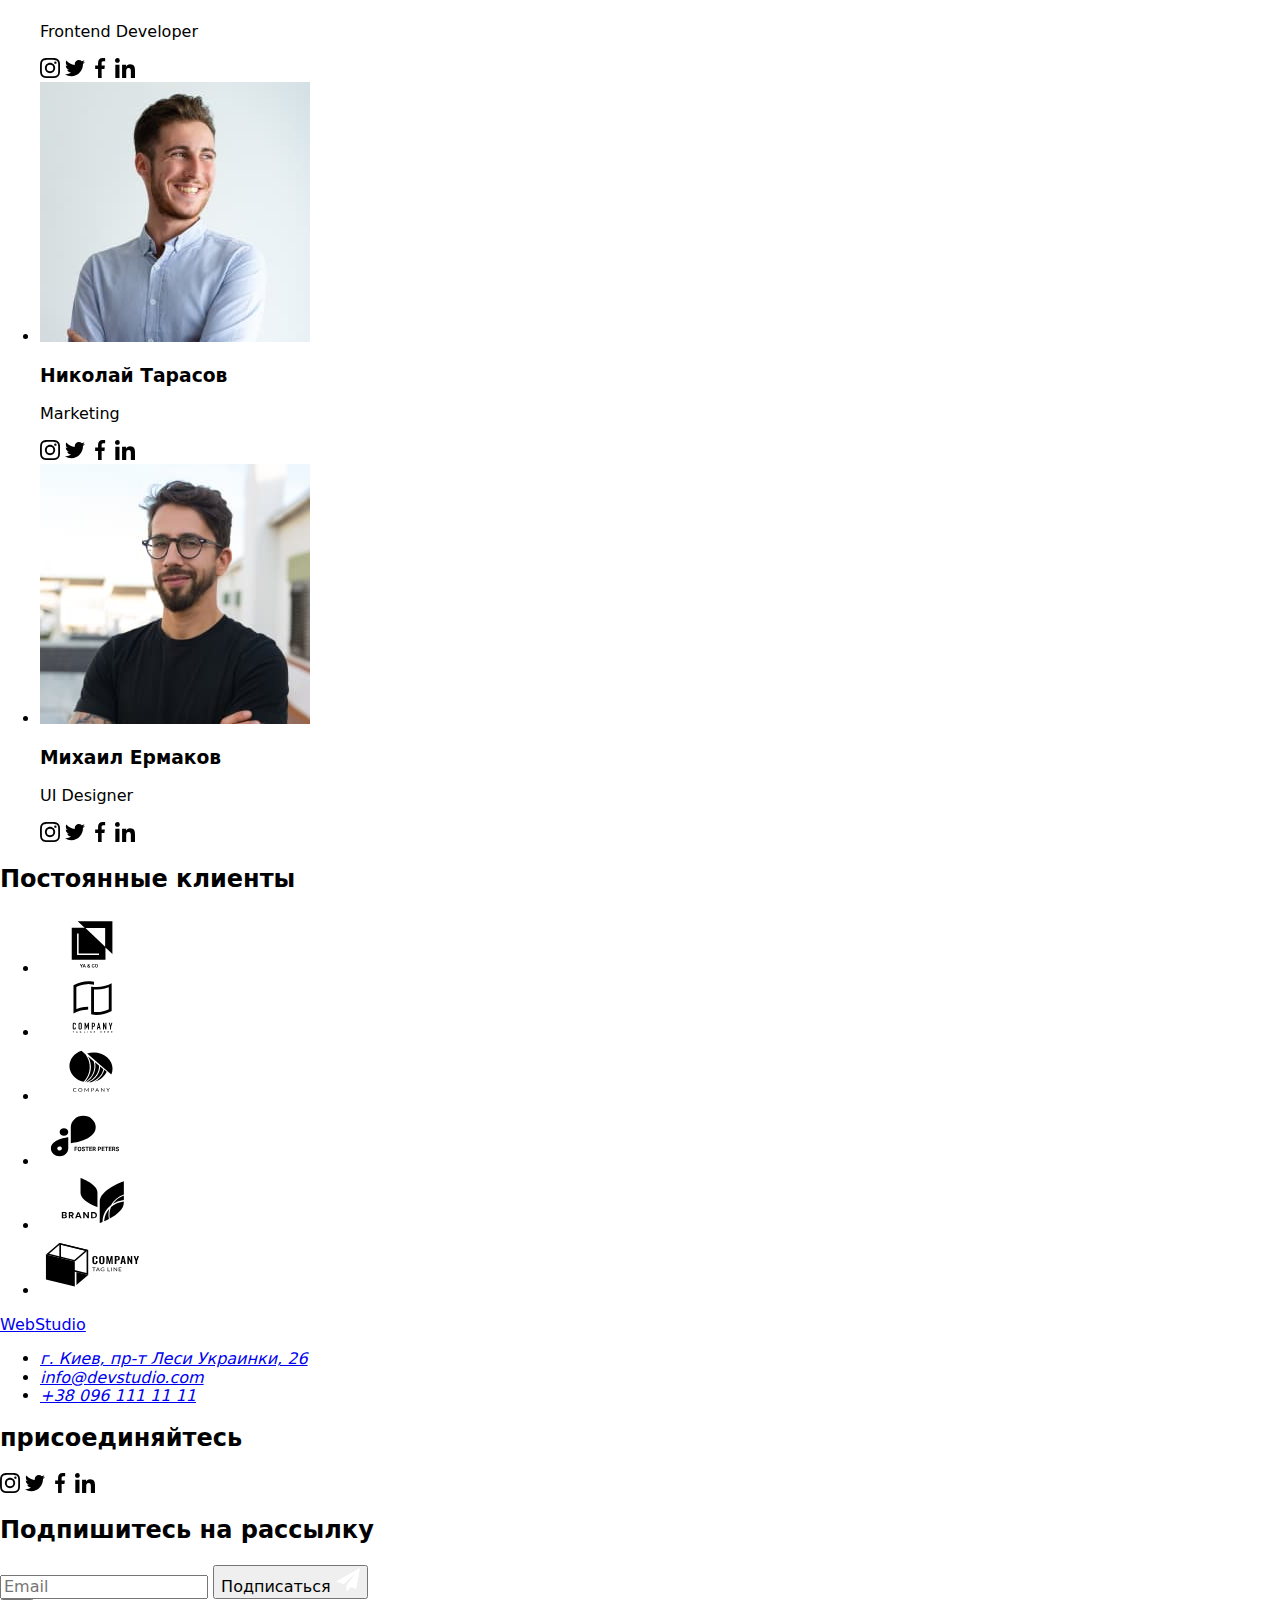
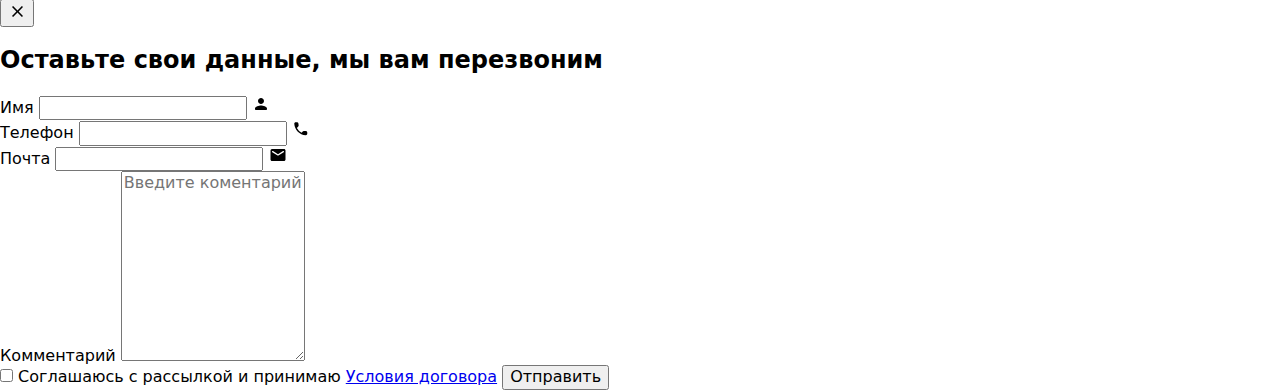
==== commit fd609b54: "v" ====
--- a/index.html
+++ b/index.html
@@ -10,7 +10,7 @@
 	<link href="https://fonts.googleapis.com/css2?family=Raleway:wght@700&family=Roboto:wght@400;500;700;900&display=swap"
 		rel="stylesheet">
 	<link rel="stylesheet" href="https://cdnjs.cloudflare.com/ajax/libs/modern-normalize/1.1.0/modern-normalize.min.css">
-	<link rel="stylesheet" href="./css/style.css">
+	<link rel="stylesheet" href="./css/main.min.css">
 </head>
 <body>
 	<!-- ! header -->
--- a/css/main.min.css
+++ b/css/main.min.css
@@ -0,0 +1 @@
+/*# sourceMappingURL=main.min.css.map */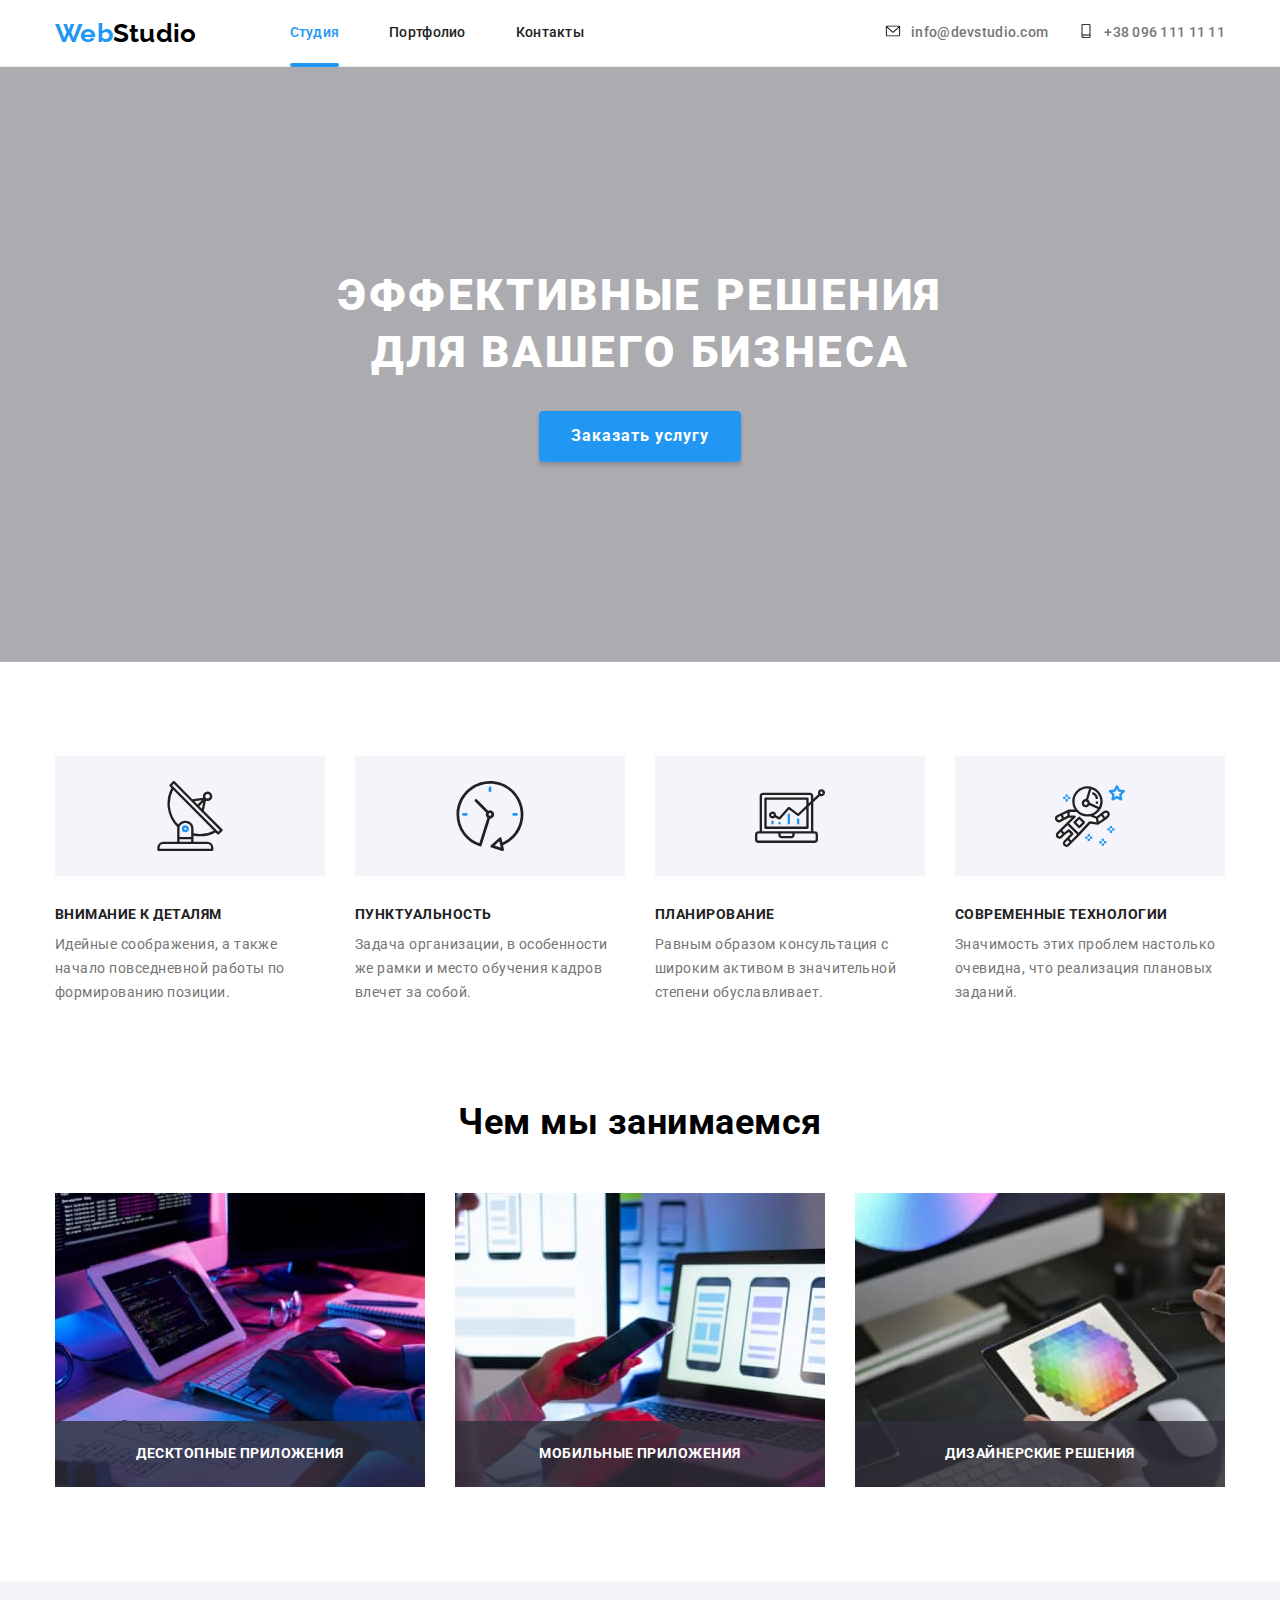
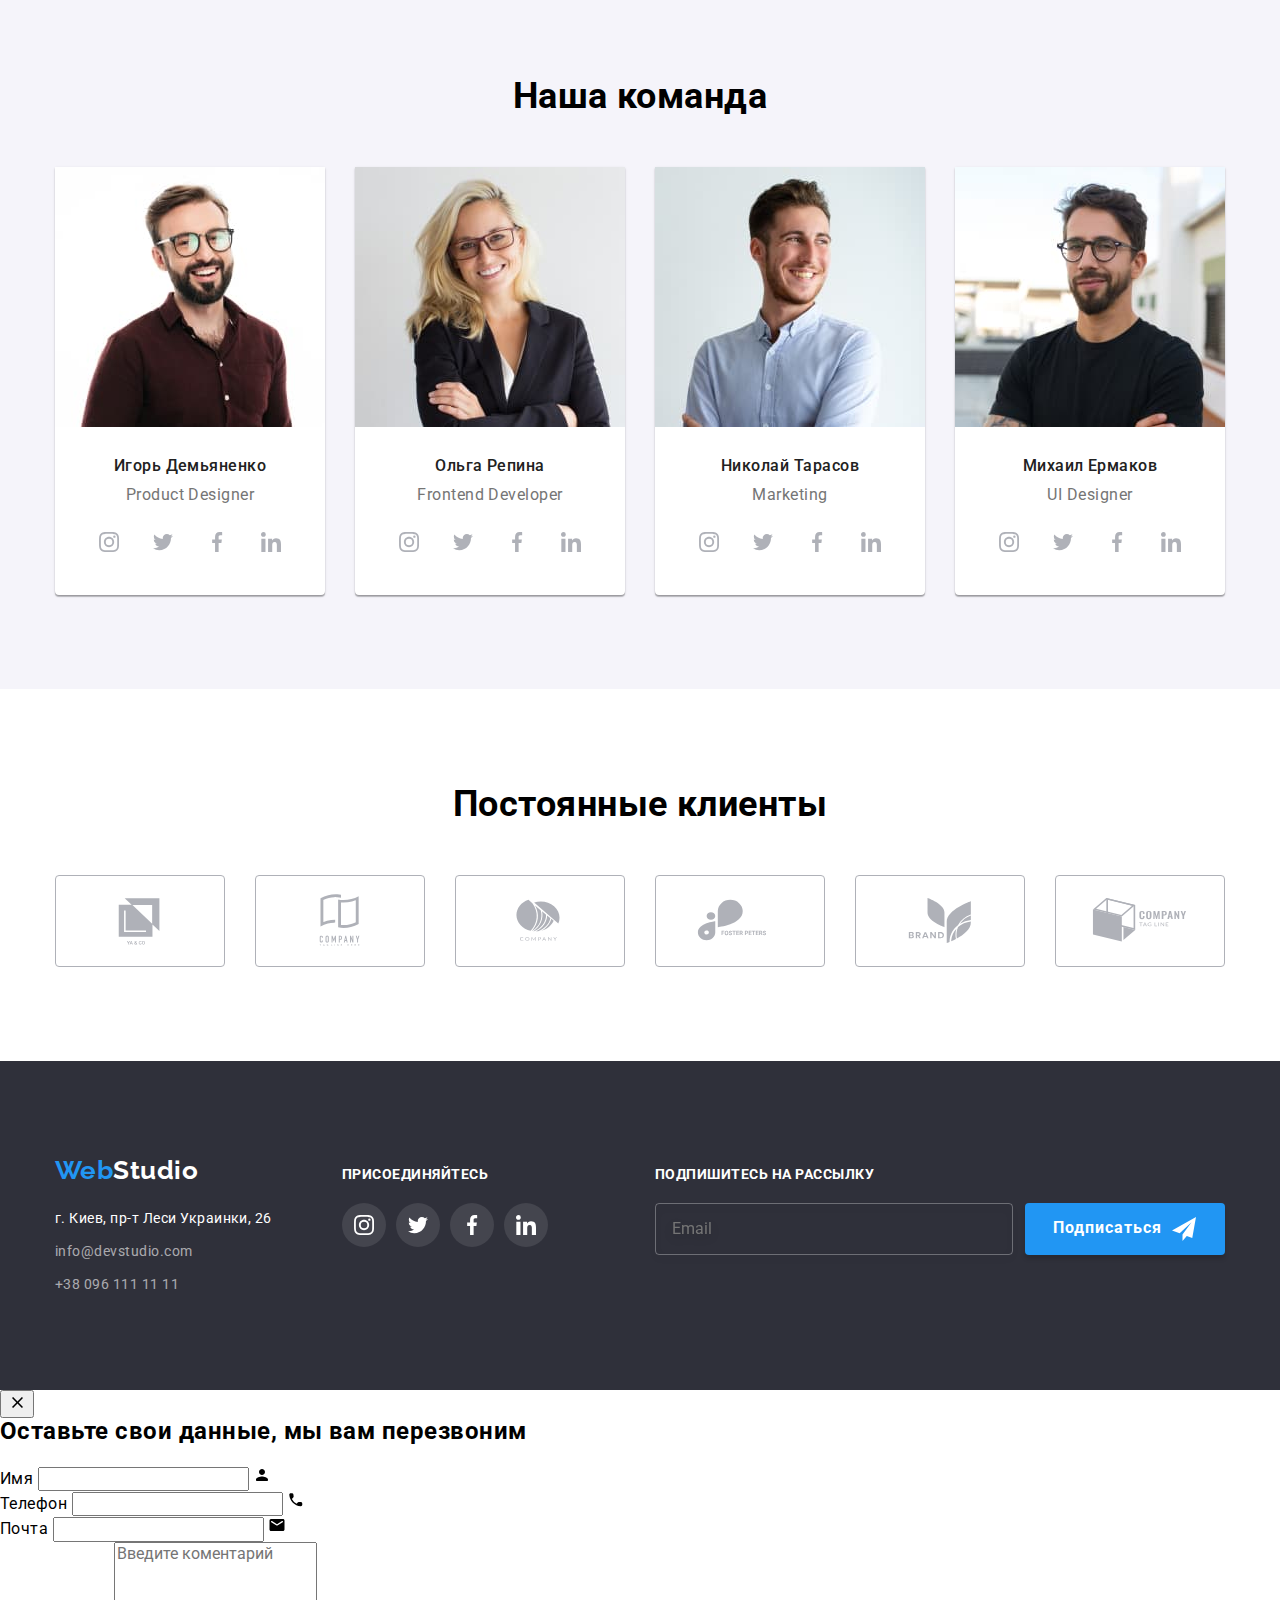
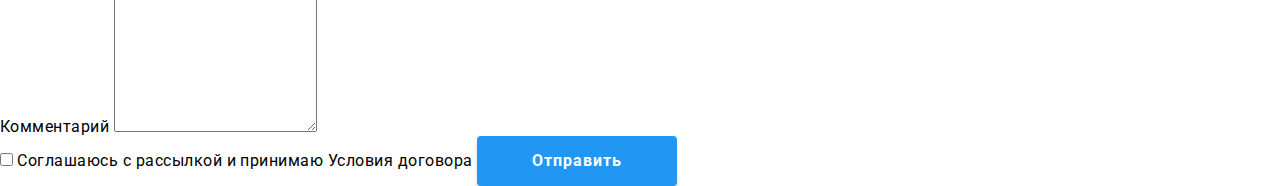
==== commit 5c2d5384: "index" ====
--- a/index.html
+++ b/index.html
@@ -13,43 +13,50 @@
 	<link rel="stylesheet" href="./css/main.min.css">
 </head>
 <body>
-	<!-- ! header -->
-		<header class="header">
-				<div class="header-nav container">
-					<nav class="nav">
-						<a class="logo" href="./index.html"><span class="logo-first-words">Web</span>Studio</a>
-						<ul class="nav-list ">
-							<li class="nav-link nav-link--active"><a class="link link-active" href="./index.html">Студия</a></li>
-							<li class="nav-link"><a class=" link " href="./portfolio.html">Портфолио</a></li>
-							<li class="nav-link"><a class=" link " href="./contact.html">Контакты</a></li>
+	<!-- ? header -->
+	<header class="header">
+				<div class="container header__container">
+
+					<!-- header nav  -->
+					<nav class="header__nav">
+						<a class="logo header__logo" href= "./index.html" ><span class="logo__first-words">Web</span>Studio</a>
+						<ul class="header__list ">
+							<li class="header__item"><a class="header__link header__link--active" href="./index.html">Студия</a></li>
+							<li class="header__item"><a class="header__link " href="./portfolio.html">Портфолио</a></li>
+							<li class="header__item"><a class="header__link" href="./contact.html">Контакты</a></li>
 						</ul>
 					</nav>
-					<ul class="nav-contact nav" >
-						<li class="contact-list ">
-							<a class="contact-link link " href="mailto:info@devstudio.com">
+
+					<!-- header contact  -->
+					<ul class="contact" >
+
+						<li class="contact__item">
+							<a class="contact__link " href="mailto:info@devstudio.com">
 								<span class="link-icon"><svg width="16" height="16">
 									<use href="./images/sprite.svg#icon-mail"></use>
 								</svg></span>info@devstudio.com
 							</a>
 						</li>
 						
-						<li class="contact-list ">
-							<a class="contact-link link" href="tel:+380961111111"> <span class="link-icon ">
+						<li class="contact__item">
+							<a class="contact__link" href="tel:+380961111111"> <span class="link-icon ">
 								<svg width="16" height="16">
 									<use href="./images/sprite.svg#icon-phone"></use>
 								</svg></span>+38 096 111 11 11</a>
 						</li>
+
 					</ul>
 				</div>
-		</header>
-	<!--! main -->
-	
+	</header>
+
+	<!--? main -->
 <main>
-	<!-- !Hero -->
+
+	<!-- ?Hero -->
 <section class="section hero">
-		<div class=" container">
-			<div class="hero-text">
-				<h1 class="hero-title">Эффективные решения <br /> для  вашего бизнеса</h1>
+		<div class="container">
+			<div class="hero__text">
+				<h1 class="hero__title">Эффективные решения для вашего бизнеса</h1>
 				<button class="button" type="button" data-modal-open>Заказать услугу</button>
 			</div>
 		</div>
@@ -57,39 +64,52 @@
 
 
 
-	<!--! Peculiarities -->
+	<!--? benefits -->
 <section class="section">
-	<div class="peculiarities container">
+	<div class="benefits container">
 		<h2 class="visually-title" >Особенности</h2>
-		<ul class="feature">
-			<li class="feature-list">
-				<div class="feature-box"><svg class="box-icon"> 
-					<use  href="./images/sprite.svg#icon-antenna-1" width="70" height="70" ></use> 
-				</svg></div>
-				<h3 class="feature-title">Внимание к деталям</h3>
-				<p class="feature-text">Идейные соображения, а также начало повседневной работы по формированию позиции.</p>
-			</li>
-			<li class="feature-list">
-				<div class="feature-box"><svg class="box-icon">
-					<use href="./images/sprite.svg#icon-clock-1" width="70" height="70"></use>
-				</svg></div>
-				<h3 class="feature-title">Пунктуальность</h3>
-				<p class="feature-text">Задача организации, в особенности же рамки и место обучения кадров влечет за собой.</p>
-			</li>
-			<li class="feature-list">
-				<div class="feature-box"><svg class="box-icon">
+		<ul class="benefits__list">
+
+			<li class="benefits__item">
+				<div class="benefits__box">
+					<svg class="benefits__icon"> 
+						<use  href="./images/sprite.svg#icon-antenna-1" width="70" height="70" ></use> 
+					</svg>
+				</div>
+				<h3 class="benefits__title">Внимание к деталям</h3>
+				<p class="benefits__text">Идейные соображения, а также начало повседневной работы по формированию позиции.</p>
+			</li>
+
+			<li class="benefits__item">
+				<div class="benefits__box">
+					<svg class="benefits__icon">
+						<use href="./images/sprite.svg#icon-clock-1" width="70" height="70"></use>
+					</svg>
+				</div>
+				<h3 class="benefits__title">Пунктуальность</h3>
+				<p class="benefits__text">Задача организации, в особенности же рамки и место обучения кадров влечет за собой.</p>
+			</li>
+
+			<li class="benefits__item">
+				<div class="benefits__box">
+					<svg class="benefits__icon">
 					<use href="./images/sprite.svg#icon-diagram-1" width="70" height="70"></use>
-				</svg></div>
-				<h3 class="feature-title">Планирование</h3>
-				<p class="feature-text">Равным образом консультация с широким активом в значительной степени обуславливает.</p>
-			</li>
-			<li class="feature-list">
-				<div class="feature-box"><svg class="box-icon">
+					</svg>
+				</div>
+				<h3 class="benefits__title">Планирование</h3>
+				<p class="benefits__text">Равным образом консультация с широким активом в значительной степени обуславливает.</p>
+			</li>
+
+			<li class="benefits__item">
+				<div class="benefits__box">
+					<svg class="benefits__icon">
 					<use href="./images/sprite.svg#icon-astronaut-1" width="70" height="70"></use>
-				</svg></div>
-				<h3 class="feature-title">Современные технологии</h3>
-				<p class="feature-text">Значимость этих проблем настолько очевидна, что реализация плановых заданий.</p>
-			</li>
+					</svg>
+				</div>
+				<h3 class="benefits__title">Современные технологии</h3>
+				<p class="benefits__text">Значимость этих проблем настолько очевидна, что реализация плановых заданий.</p>
+			</li>
+
 		</ul>
 	</div>
 </section>
@@ -97,185 +117,285 @@
 <!-- ! What are we doing -->
 <section class="section-about section">
 	<div class="container">
+
 		<h2 class="section-title ">Чем мы занимаемся</h2>
-		<ul class="applications ">
-			<li class="applications-list"><img class="img" src="./images/img.jpg" width="370" height="294" alt="Блок схема">
-			<h3 class="applications-deskription">Десктопные приложения</h3>
-			</li>
-			<li class="applications-list"><img src="./images/img-1.jpg" width="370" height="294" alt="Мобильные приложение">
-				<h3 class="applications-deskription">Мобильные приложения</h3>
-			</li>
-			</li>
-			<li class="applications-list"><img src="./images/img-2.jpg" width="370" height="294" alt="Планшет">
-				<h3 class="applications-deskription">Дизайнерские решения</h3>
-			</li>
-			</li>
+
+		<ul class="development__list ">
+			<li class="development__item">
+				<img class="img" src="./images/img.jpg" width="370" height="294" alt="Блок схема">
+				<h3 class="development__text">Десктопные приложения</h3>
+			</li>
+
+			<li class="development__item">
+				<img src="./images/img-1.jpg" width="370" height="294" alt="Мобильные приложение">
+				<h3 class="development__text">Мобильные приложения</h3>
+			</li>
+			
+			<li class="development__item">
+				<img src="./images/img-2.jpg" width="370" height="294" alt="Планшет">
+				<h3 class="development__text">Дизайнерские решения</h3>
+			</li>
+			
 		</ul>
-	</div>
+
+	</div> 
 </section>
 
-<!-- ! Our command -->
+<!-- ? Our command -->
 <section class="team section" >
 	<div class="container">
 		<h2 class="section-title ">Наша команда</h2>
-		<ul class="team-list">
-		<li class="team-card">
-				<img class="team-img" src="./images/img-3.jpg" width="270" height="260" alt="фото">
-				<div class="card-text-tumb">
-					
-						<h3 class="team-card-name">Игорь Демьяненко</h3>
-						<p class="team-card-job">Product Designer</p>
-					<div class="team-social">
-						<a class="social-box">
-							<svg width="20" height="20">
-								<use href="./images/sprite.svg#icon-instagram-2"></use>
-							</svg>
-						</a>
-						<a class="social-box">
-							<svg width="20" height="20">
-								<use href="./images/sprite.svg#icon-twitter-1"></use>
-							</svg>
-						</a>
-						<a class="social-box">
-							<svg width="20" height="20">
-								<use href="./images/sprite.svg#icon-facebook-1"></use>
-							</svg>
-						</a>
-						<a class="social-box">
-							<svg width="20" height="20">
-								<use href="./images/sprite.svg#icon-linkedin-1"></use>
-							</svg>
-						</a>
-					</div>
-				</div>
-		</li>
-		<li  class="team-card">
-				<img class="team-img" src="./images/img-4.jpg" width="270" height="260" alt="фото">
-				<div class="card-text-tumb">
-					<h3 class="team-card-name">Ольга Репина</h3>
-					<p class="team-card-job">Frontend Developer</p>
-					<div class="team-social">
-						<a class="social-box">
-							<svg width="20" height="20">
-								<use href="./images/sprite.svg#icon-instagram-2"></use>
-							</svg>
-						</a>
-						<a class="social-box">
-							<svg width="20" height="20">
-								<use href="./images/sprite.svg#icon-twitter-1"></use>
-							</svg>
-						</a>
-						<a class="social-box">
-							<svg width="20" height="20">
-								<use href="./images/sprite.svg#icon-facebook-1"></use>
-							</svg>
-						</a>
-						<a class="social-box">
-							<svg width="20" height="20">
-								<use href="./images/sprite.svg#icon-linkedin-1"></use>
-							</svg>
-						</a>
-					</div>
-				</div>
-		</li>
-		<li  class="team-card">
-				<img class="team-img" src="./images/img-5.jpg" width="270" height="260" alt="фото">
-				<div class="card-text-tumb">
-					<h3 class="team-card-name">Николай Тарасов</h3>
-					<p class="team-card-job">Marketing</p>
-					<div class="team-social">
-						<a class="social-box">
-							<svg width="20" height="20">
-								<use href="./images/sprite.svg#icon-instagram-2"></use>
-							</svg>
-						</a>
-						<a class="social-box">
-							<svg width="20" height="20">
-								<use href="./images/sprite.svg#icon-twitter-1"></use>
-							</svg>
-						</a>
-						<a class="social-box">
-							<svg width="20" height="20">
-								<use href="./images/sprite.svg#icon-facebook-1"></use>
-							</svg>
-						</a>
-						<a class="social-box">
-							<svg width="20" height="20">
-								<use href="./images/sprite.svg#icon-linkedin-1"></use>
-							</svg>
-						</a>
-					</div>
-				</div>
-		
-		</li>
-		<li  class="team-card">
-				<img class="team-img" src="./images/img-6.jpg" width="270" height="260" alt="фото">
-				<div class="card-text-tumb">
-					<h3 class="team-card-name">Михаил Ермаков</h3>
-					<p class="team-card-job">UI Designer</p>
-					<div class="team-social">
-						<a class="social-box">
-							<svg width="20" height="20">
-								<use href="./images/sprite.svg#icon-instagram-2"></use>
-							</svg>
-						</a>
-						<a class="social-box">
-							<svg width="20" height="20">
-								<use href="./images/sprite.svg#icon-twitter-1"></use>
-							</svg>
-						</a>
-						<a class="social-box">
-							<svg width="20" height="20">
-								<use href="./images/sprite.svg#icon-facebook-1"></use>
-							</svg>
-						</a>
-						<a class="social-box">
-							<svg width="20" height="20">
-								<use href="./images/sprite.svg#icon-linkedin-1"></use>
-							</svg>
-						</a>
-					</div>
-				</div>
-		</li>
+
+		<ul class="team__list">
+		<!-- card 1 -->
+			<li class="team__card">
+
+				
+				<img class="team__foto" src="./images/img-3.jpg" width="270" height="260" alt="фото">
+				
+				<div class="team__tumb">
+
+						<h3 class="team__name">Игорь Демьяненко</h3>
+						<p class="team__job">Product Designer</p>
+
+						<!-- social  -->
+						<ul class="social__list">
+						
+							<li class="social__item">
+								<a class="social__icon">
+									<svg width="20" height="20">
+										<use href="./images/sprite.svg#icon-instagram-2"></use>
+									</svg>
+								</a>
+							</li>
+						
+							<li class="social__item">
+								<a class="social__icon">
+									<svg width="20" height="20">
+										<use href="./images/sprite.svg#icon-twitter-1"></use>
+									</svg>
+								</a>
+							</li>
+						
+							<li class="social__item">
+								<a class="social__icon">
+									<svg width="20" height="20">
+										<use href="./images/sprite.svg#icon-facebook-1"></use>
+									</svg>
+								</a>
+							</li>
+						
+							<li class="social__item">
+								<a class="social__icon">
+									<svg width="20" height="20">
+										<use href="./images/sprite.svg#icon-linkedin-1"></use>
+									</svg>
+								</a>
+							</li>
+						</ul>
+
+				</div>
+			</li>
+			<!-- card 2 -->
+			<li class="team__card">
+
+				<img class="team__foto" src="./images/img-4.jpg" width="270" height="260" alt="фото">
+
+						<div class="team__tumb">
+						
+							<h3 class="team__name">Ольга Репина</h3>
+							<p class="team__job">Frontend Developer</p>
+							<!-- social  -->
+							<ul class="social__list">
+						
+								<li class="social__item">
+									<a class="social__icon">
+										<svg width="20" height="20">
+											<use href="./images/sprite.svg#icon-instagram-2"></use>
+										</svg>
+									</a>
+								</li>
+						
+								<li class="social__item">
+									<a class="social__icon">
+										<svg width="20" height="20">
+											<use href="./images/sprite.svg#icon-twitter-1"></use>
+										</svg>
+									</a>
+								</li>
+						
+								<li class="social__item">
+									<a class="social__icon">
+										<svg width="20" height="20">
+											<use href="./images/sprite.svg#icon-facebook-1"></use>
+										</svg>
+									</a>
+								</li>
+						
+								<li class="social__item">
+									<a class="social__icon">
+										<svg width="20" height="20">
+											<use href="./images/sprite.svg#icon-linkedin-1"></use>
+										</svg>
+									</a>
+								</li>
+							</ul>
+						
+						</div>
+			</li>
+			<!-- card 3 -->
+			<li class="team__card">
+
+				<img class="team__foto" src="./images/img-5.jpg" width="270" height="260" alt="фото">
+
+					<div class="team__tumb">
+
+						<h3 class="team__name">Николай Тарасов</h3>
+						<p class="team__job">Marketing</p>
+
+						<ul class="social__list">
+						
+							<li class="social__item">
+								<a class="social__icon">
+									<svg width="20" height="20">
+										<use href="./images/sprite.svg#icon-instagram-2"></use>
+									</svg>
+								</a>
+							</li>
+						
+							<li class="social__item">
+								<a class="social__icon">
+									<svg width="20" height="20">
+										<use href="./images/sprite.svg#icon-twitter-1"></use>
+									</svg>
+								</a>
+							</li>
+						
+							<li class="social__item">
+								<a class="social__icon">
+									<svg width="20" height="20">
+										<use href="./images/sprite.svg#icon-facebook-1"></use>
+									</svg>
+								</a>
+							</li>
+						
+							<li class="social__item">
+								<a class="social__icon">
+									<svg width="20" height="20">
+										<use href="./images/sprite.svg#icon-linkedin-1"></use>
+									</svg>
+								</a>
+							</li>
+						</ul>
+
+				</div>
+			</li>
+			<!-- card 4 -->
+			<li class="team__card">
+
+				<img class="team__foto" src="./images/img-6.jpg" width="270" height="260" alt="фото">
+
+					<div class="team__tumb">
+
+						<h3 class="team__name">Михаил Ермаков</h3>
+						<p class="team__job">UI Designer</p>
+
+						<ul class="social__list">
+
+							<li class="social__item">
+								<a class="social__icon">
+									<svg width="20" height="20">
+										<use href="./images/sprite.svg#icon-instagram-2"></use>
+									</svg>
+								</a>
+							</li>
+
+							<li class="social__item" >
+								<a class="social__icon">
+									<svg width="20" height="20">
+										<use href="./images/sprite.svg#icon-twitter-1"></use>
+									</svg>
+								</a>
+							</li>
+
+							<li class="social__item" >
+								<a class="social__icon">
+									<svg width="20" height="20">
+										<use href="./images/sprite.svg#icon-facebook-1"></use>
+									</svg>
+								</a>
+							</li>
+
+							<li class="social__item" >
+								<a class="social__icon">
+									<svg width="20" height="20">
+										<use href="./images/sprite.svg#icon-linkedin-1"></use>
+									</svg>
+								</a>
+							</li>
+					</ul>
+
+				</div>
+			</li>
+
 		</ul>
-
 </div>
 </section>
-
+<!-- ? clien  -->
 <section class="section">
 	<div class="container">
+
 		<h2 class="section-title ">Постоянные клиенты</h2>
-		<ul class="client">
-			<li class="client-logo">
-				<svg width="106" height="60">
-					<use href="./images/sprite.svg#icon-Logo-01"></use>
-				</svg>
-			</li>
-			<li class="client-logo">
-				<svg width="106" height="60">
-					<use href="./images/sprite.svg#icon-Logo-02"></use>
-				</svg>
-			</li>
-			<li class="client-logo">
-				<svg width="106" height="60">
-					<use href="./images/sprite.svg#icon-Logo-03"></use>
-				</svg>
-			</li>
-			<li class="client-logo">
-				<svg width="106" height="60">
-					<use href="./images/sprite.svg#icon-Logo-04"></use>
-				</svg>
-			</li>
-			<li class="client-logo">
-				<svg width="106" height="60">
-					<use href="./images/sprite.svg#icon-Logo-05"></use>
-				</svg>
-			</li>
-			<li class="client-logo">
-				<svg width="106" height="60">
-					<use href="./images/sprite.svg#icon-Logo-06"></use>
-				</svg>
-			</li>
+		<ul class="client__list">
+
+			<li class="client__logo">
+				<a class="client__link"">
+					<svg width="106" height="60">
+						<use href="./images/sprite.svg#icon-Logo-01"></use>
+					</svg>
+				</a>
+			</li>
+
+			<li class="client__logo">
+				<a class="client__link" >
+					<svg width="106" height="60">
+						<use href="./images/sprite.svg#icon-Logo-02"></use>
+					</svg>
+				</a>
+			</li>
+
+			<li class="client__logo">
+				<a class="client__link" >
+					<svg width="106" height="60">
+						<use href="./images/sprite.svg#icon-Logo-03"></use>
+					</svg>
+				</a >
+			</li>
+
+			<li class="client__logo">
+				<a class="client__link">
+					<svg width="106" height="60">
+						<use href="./images/sprite.svg#icon-Logo-04"></use>
+					</svg>
+				</a>
+			</li>
+
+			<li class="client__logo">
+				<a class="client__link">
+					<svg width="106" height="60">
+						<use href="./images/sprite.svg#icon-Logo-05"></use>
+					</svg>
+				</a>
+			</li>
+
+			<li class="client__logo">
+				<a class="client__link">
+					<svg width="106" height="60">
+						<use href="./images/sprite.svg#icon-Logo-06"></use>
+					</svg>
+				</a>
+			</li>
+
 		</ul>
 	</div>
 </section>
@@ -285,54 +405,63 @@
 
 
 	<!-- ! Footer  -->
-<footer class="section background-container ">
+<footer class="section footer">
 	<div class="container">
 		<!-- address  -->
-		<div class="address">
-			<a class="logo" href="./index.html"><span class="logo-first-words">Web</span><span class="logo-second-word">Studio</span></a>
+		<div class="footer__address">
+			<a class="logo footer__logo" href= "./index.html" ><span class="logo__first-words">Web</span>Studio</a>
 			<address>
-				<ul class="address-list">
-					<li class="address-item"><a class="item-map" href="https://goo.gl/maps/piqngm7oDQpEDh6u6" target="_blank" rel="noopener nofollow noreferrer">г. Киев, пр-т Леси Украинки, 26</a></li>
-					<li class="address-item"><a class="item-contact"  href="mailto:info@devstudio.com" >info@devstudio.com</a></li>
-					<li class="address-item"><a class="item-contact"  href="tel:+380961111111">+38 096 111 11 11</a></li>
+				<ul class="address__list">
+					<li class="address__item"><a class="address__street" href="https://goo.gl/maps/piqngm7oDQpEDh6u6" target="_blank" rel="noopener nofollow noreferrer">г. Киев, пр-т Леси Украинки, 26</a></li>
+					<li class="address__item"><a class="address__contact"  href="mailto:info@devstudio.com" >info@devstudio.com</a></li>
+					<li class="address__item"><a class="address__contact"  href="tel:+380961111111">+38 096 111 11 11</a></li>
 				</ul>
 				
 			</address>
 		</div>
 		<!-- social -->
-
-		<div class="connect">
-			<h2 class="footer-title">присоединяйтесь</h2>
-			<div class="connect-social">
-						<a class="social-item">
-							<svg width="20" height="20">
-								<use href="./images/sprite.svg#icon-instagram-2"></use>
-							</svg>
-						</a>
-					<a class="social-item">
+		<div class="footer__social">
+			<h2 class="footer__sub-title">присоединяйтесь</h2>
+
+			<!-- social icon  -->
+			<ul class="social__list">
+				<li class="social__item social__item--color">
+					<a class="social__icon">
+						<svg width="20" height="20">
+							<use href="./images/sprite.svg#icon-instagram-2"></use>
+						</svg>
+					</a>
+				</li>
+				<li class="social__item social__item--color">
+					<a class="social__icon">
 						<svg width="20" height="20">
 							<use href="./images/sprite.svg#icon-twitter-1"></use>
 						</svg>
 					</a>
-					<a class="social-item">
+				</li>
+				<li class="social__item social__item--color">
+					<a class="social__icon">
 						<svg width="20" height="20">
 							<use href="./images/sprite.svg#icon-facebook-1"></use>
 						</svg>
 					</a>
-					<a class="social-item">
+				</li>
+				<li class="social__item social__item--color">
+					<a class="social__icon">
 						<svg width="20" height="20">
 							<use href="./images/sprite.svg#icon-linkedin-1"></use>
 						</svg>
 					</a>
-			</div>
+				</li>
+			</ul>
 		</div>
 
 		<!-- fiel mail -->
-		<form class="field__mail">
-			<h2 class="footer-title">Подпишитесь на рассылку</h2>
-
-			<div class="field__mail--box">
-				<input type="email" class="field__mail--input" placeholder="Email">
+		<form class="footer__field">
+			<h2 class="footer__sub-title">Подпишитесь на рассылку</h2>
+
+			<div class="footer__field-box">
+				<input type="email" class="footer__input" placeholder="Email">
 				<button type="submit" class="button button-icon">Подписаться 
 					<span class="button__icon">
 						<svg  height="24" width="24">
@@ -344,9 +473,10 @@
 				
 		</form>
 
-		<!-- end container  -->
 	</div>
 </footer>
+
+
 <!-- ! Modal window -->
 <div class="blackdrop is-hidden "data-modal  >
 	<div class="modal">
@@ -398,10 +528,10 @@
 			<!--checkbox -->
 
 			<label class="form__checkbox" for="terms">
-				<input type="checkbox" class="form__checkbox--checkbox" id="terms" name="Условия">
-				<span class="form__checkbox--icon"></span>
-				<span class="form__checkbox--text">Соглашаюсь с рассылкой и принимаю 
-					<a href="#" class="form__checkbox--text-link"> Условия договора</a>
+				<input type="checkbox" class="checkbox" id="terms" name="Условия">
+				<span class="form__checkbox-icon"></span>
+				<span class="form__checkbox-text">Соглашаюсь с рассылкой и принимаю 
+					<a href="#" class="form__checkbox-link"> Условия договора</a>
 				</span>
 			</label>
 
--- a/css/main.min.css
+++ b/css/main.min.css
@@ -1 +1 @@
-/*# sourceMappingURL=main.min.css.map */+html{box-sizing:border-box}*,*::after,*::before{box-sizing:inherit}h1,h2,h3,h4,h5,h6,p{margin-top:0}ul{list-style:none;padding-left:0;margin:0}a{text-decoration:none;color:inherit}img{display:block;max-width:100%;height:auto}address{font-style:normal}body{font-family:"Roboto";font-style:normal;font-size:16px;color:var(--title-color);background-color:var(--white-color);letter-spacing:.03em}.section{padding:94px 0}.section-about{padding-top:0px}.section-title{font-weight:700;font-size:36px;line-height:42px;text-align:center;margin-bottom:50px}.container{width:1200px;padding-left:15px;padding-right:15px;margin:0 auto}.visually-title{position:absolute;width:1px;height:1px;margin:-1px;border:0;padding:0;white-space:nowrap;clip-path:inset(100%);clip:rect(0 0 0 0);overflow:hidden}.button{background:#2196f3;box-shadow:0px 4px 4px rgba(0,0,0,.15);color:#fff;border-radius:4px;padding:10px 32px;min-width:200px;font-weight:700;line-height:1.9;align-items:center;text-align:center;letter-spacing:.06em;border:none;cursor:pointer;transition:background-color 250ms cubic-bezier(0.4, 0, 0.2, 1),transform 250ms cubic-bezier(0.4, 0, 0.2, 1)}.button:hover,.button:focus{background-color:#107ed8;transform:scale(1.02)}.button__icon{display:flex;justify-content:center;align-items:center;width:24px;height:24px;margin-left:10px}.button-icon{display:flex;padding:10px 28px;fill:#fff}.logo{display:block;font-family:"Raleway";font-style:normal;font-weight:700;font-size:26px;line-height:1.19}.logo__first-words{color:#2196f3}.header{border-bottom:1px solid #ececec}.header__container{display:flex}.header__nav{display:flex;align-items:center;font-weight:500;font-size:14px;line-height:1.14;letter-spacing:.02em;color:#212121}.header__logo{margin-right:93px;color:#000}.header__list{display:flex}.header__item{position:relative;display:flex;margin-right:50px;width:100%;height:100%}.header__item:last-child{margin:0}.header__link{padding:25px 0px 25px 0px}.header__link:hover{color:#2196f3;transition:color 250ms cubic-bezier(0.4, 0, 0.2, 1)}.header__link::after{content:"";position:absolute;bottom:-1px;right:0;width:0%;height:4px;background:#2196f3;will-change:left,width;border-radius:2px;transition:left 250ms cubic-bezier(0.4, 0, 0.2, 1),width 250ms cubic-bezier(0.4, 0, 0.2, 1),color 250ms cubic-bezier(0.4, 0, 0.2, 1)}.header__link:hover::after{left:0;width:100%}.header__link--active{color:#2196f3}.header__link--active::after{position:absolute;content:"";bottom:-1px;left:0;height:4px;width:100%;background:#2196f3;border-radius:2px}.contact{display:flex;margin-left:auto;align-items:center;font-weight:500;font-size:14px;line-height:16px;letter-spacing:.02em;color:#757575}.contact__item{margin-right:30px;transition:fill 250ms cubic-bezier(0.4, 0, 0.2, 1),color 250ms cubic-bezier(0.4, 0, 0.2, 1)}.contact__item:hover{color:#2196f3;fill:#2196f3}.contact__item:last-child{margin:0}.link-icon{width:16px;height:16px;margin-right:10px;fill:inherit;vertical-align:middle}.hero{padding-top:200px;padding-bottom:200px;text-align:center;background-image:linear-gradient(to top, rgba(47, 48, 58, 0.4), rgba(47, 48, 58, 0.4)),url(../images/img-hero.jpg);background-size:cover;background-position:center;background-repeat:no-repeat}.hero__text{width:700px;margin:0 auto}.hero__title{margin-bottom:30px;font-weight:900;font-size:44px;line-height:1.3;text-align:center;letter-spacing:.06em;text-transform:uppercase;color:#fff}.benefits{display:flex}.benefits__list{display:flex;flex-wrap:wrap}.benefits__item{width:270px;height:251px;border-radius:4px;margin-right:30px}.benefits__item:last-child{margin:0}.benefits__box{display:flex;justify-content:center;align-items:center;width:270px;height:120px;background:#f5f4fa;margin-bottom:30px}.benefits__icon{width:70px;height:70px}.benefits__title{font-weight:700;font-size:14px;line-height:16px;text-transform:uppercase;margin-bottom:10px;color:#212121}.benefits__text{font-weight:400;font-size:14px;line-height:24px;margin-bottom:0;color:#757575}.development__list{display:flex}.development__item{width:370px;height:294px;margin-right:30px;position:relative;transition:transform 250ms cubic-bezier(0.4, 0, 0.2, 1)}.development__item:last-child{margin:0}.development__item:hover,.development__item:focus{transform:scale(1.05)}.development__text{position:absolute;bottom:0;width:100%;padding:25px 0px;margin:0;font-weight:700;font-size:14px;line-height:1.14;text-align:center;text-transform:uppercase;color:#fff;background:rgba(47,48,58,.8)}.team{background:#f5f4fa}.team__list{display:flex}.team__card{width:270px;height:428px;margin-right:30px;background:#fff;box-shadow:0px 1px 3px rgba(0,0,0,.12),0px 1px 1px rgba(0,0,0,.14),0px 2px 1px rgba(0,0,0,.2);border-radius:0px 0px 4px 4px}.team__card:last-child{margin:0}.team__tumb{padding:30px 32px}.team__name{font-weight:500;font-size:16px;line-height:1.18;text-align:center;color:#212121;margin-bottom:10px}.team__job{font-weight:400;font-size:16px;line-height:1.18;text-align:center;color:#757575;margin-bottom:16px}.social__list{display:flex;justify-content:center}.social__item{position:relative;width:44px;height:44px;margin-right:10px;border-radius:50%;fill:#afb1b8;background-color:#fff;transition:fill 250ms cubic-bezier(0.4, 0, 0.2, 1),background-color 250ms cubic-bezier(0.4, 0, 0.2, 1)}.social__item:last-child{margin:0}.social__item:hover,.social__item:focus{background:#2196f3;fill:#fff}.social__icon{position:absolute;top:50%;left:50%;transform:translate(-50%, -50%);width:20px;height:20px}.client__list{display:flex}.client__logo{position:relative;width:170px;height:92px;fill:#afb1b8;border:1px solid #afb1b8;border-radius:4px;margin-right:30px;transition:fill 250ms cubic-bezier(0.4, 0, 0.2, 1),background-color 250ms cubic-bezier(0.4, 0, 0.2, 1),scale 250ms cubic-bezier(0.4, 0, 0.2, 1)}.client__logo:hover,.client__logo:focus{fill:#2196f3;border:1px solid #2196f3;border-radius:4px;transform:scale(1.05)}.client__logo:last-child{margin:0}.client__link{position:absolute;left:50%;top:50%;transform:translate(-50%, -50%);width:106px;height:60px}.footer{justify-content:center;align-items:center;background:#2f303a;color:#fff}.footer .container{display:flex}.footer__address{display:inline-block;margin-right:70px;font-weight:400;font-size:14px;line-height:24px}.footer__logo{margin-bottom:20px}.address__item{margin-bottom:9px;color:rgba(255,255,255,.6)}.address__item:first-child{color:#fff}.address__item:last-child{margin:0}.footer__social{display:inline-block}.footer__sub-title{font-weight:700;font-size:14px;line-height:1.14;text-transform:uppercase;padding-top:12px;margin-bottom:20px;color:#fff}.social__item--color{background-color:rgba(255,255,255,.1);fill:#fff}.footer__field{display:inline-block;margin-left:auto}.footer__field-box{display:flex}.footer__input{width:358px;padding:15px 16px;margin-right:12px;font-weight:400;font-size:16px;line-height:20px;background-color:rgba(0,0,0,0);color:rgba(255,255,255,.6);border:1px solid rgba(255,255,255,.3);filter:drop-shadow(0px 4px 4px rgba(0, 0, 0, 0.15));border-radius:4px}/*# sourceMappingURL=main.min.css.map */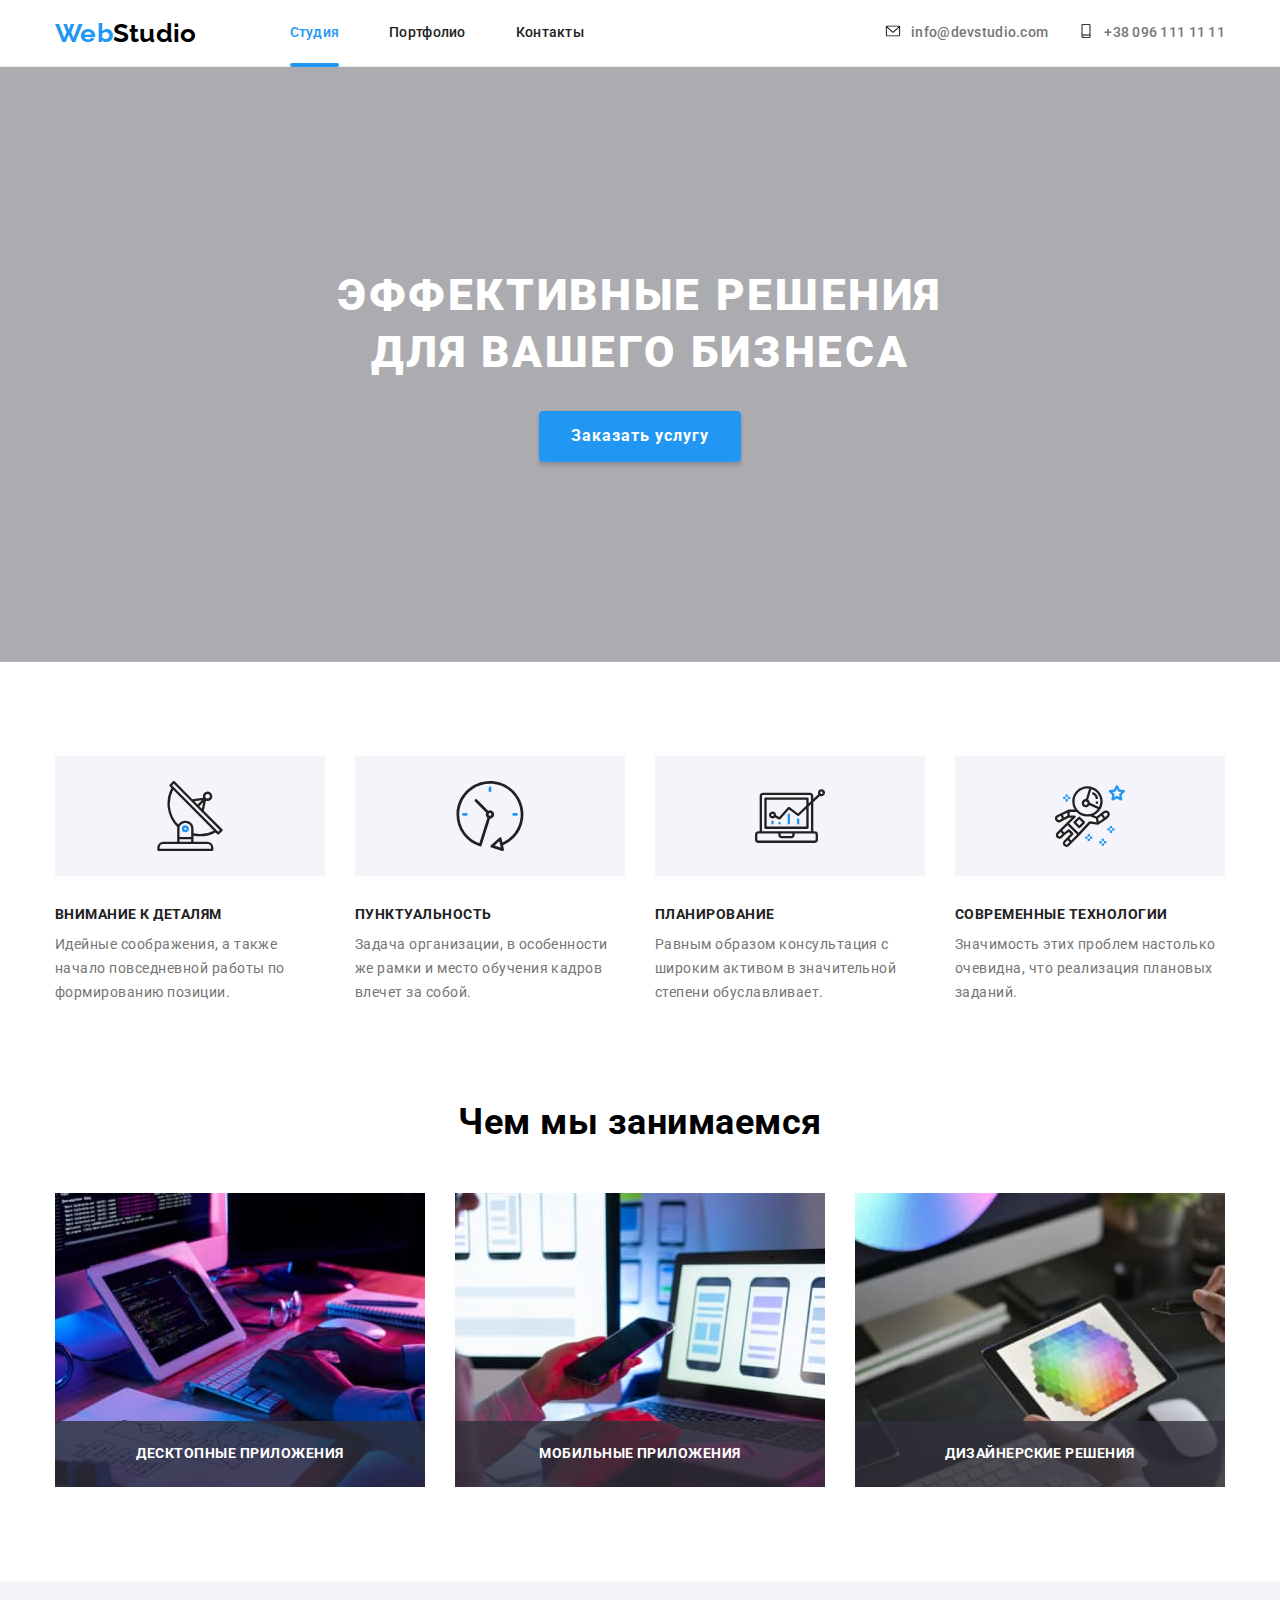
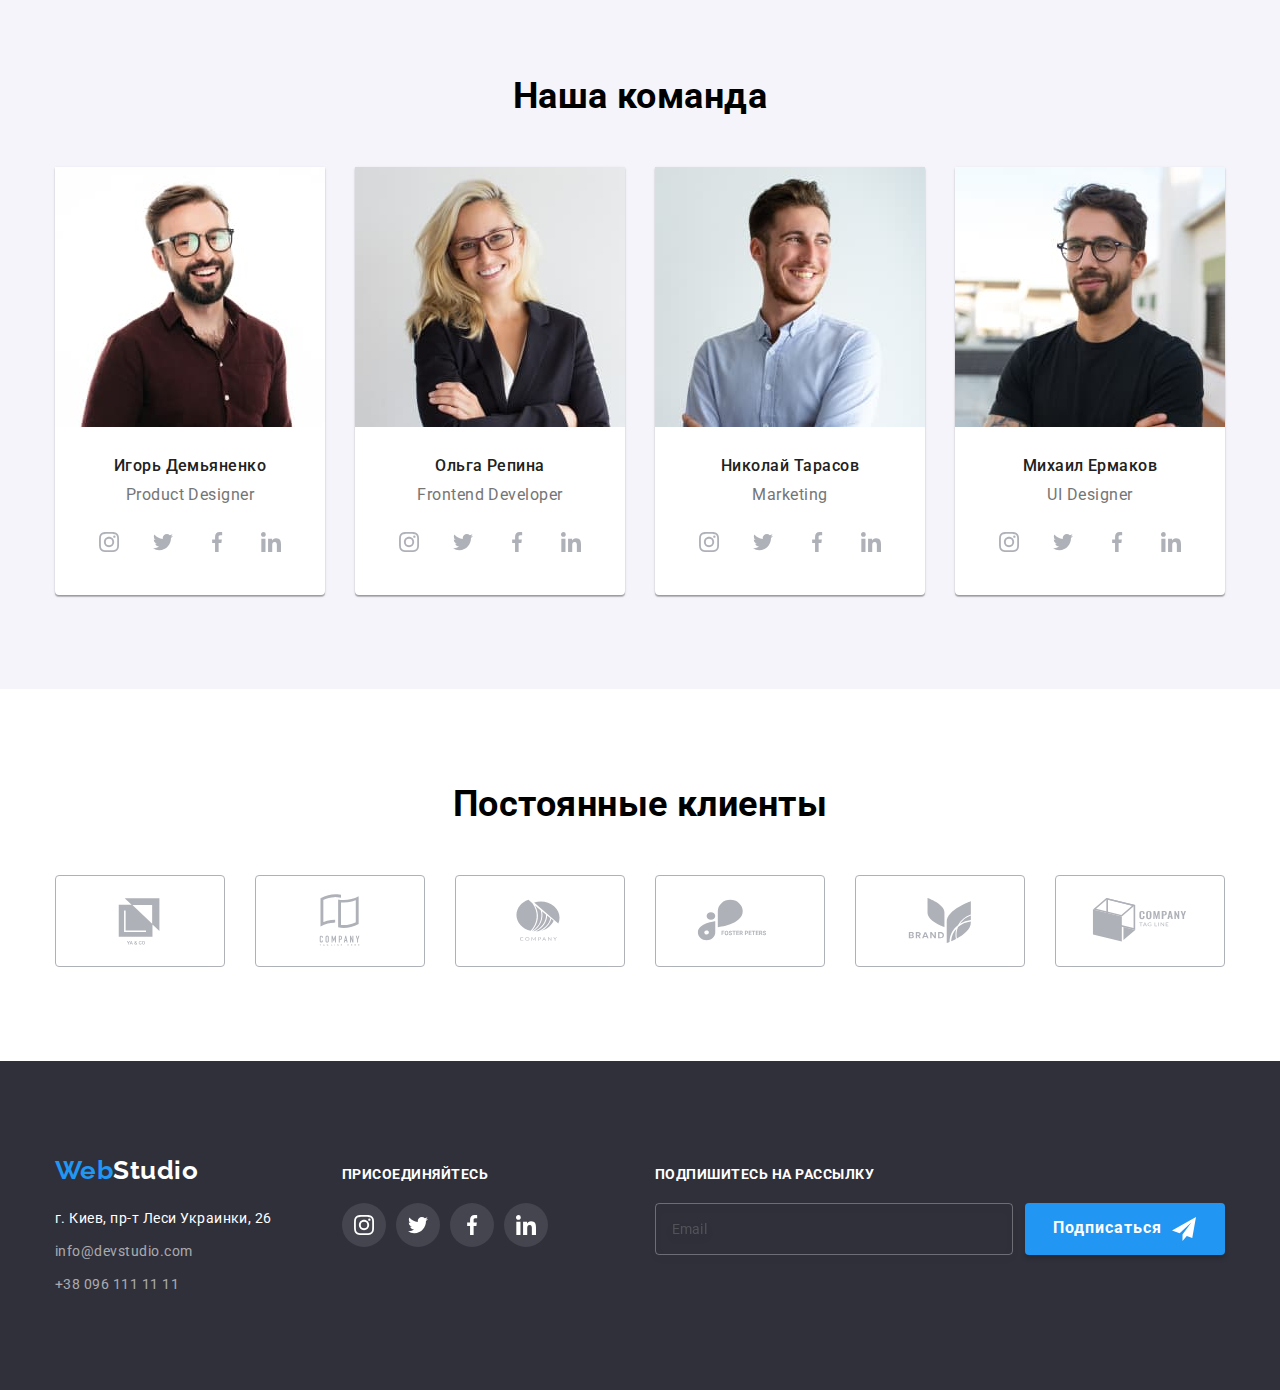
==== commit 63c06976: "сверстал студию" ====
--- a/index.html
+++ b/index.html
@@ -4,7 +4,7 @@
 	<meta charset="UTF-8">
 	<meta http-equiv="X-UA-Compatible" content="IE=edge">
 	<meta name="viewport" content="width=device-width, initial-scale=1.0"> 
-	<title>studio</title>
+	<title>WebStudio-studio</title>
 	<link rel="preconnect" href="https://fonts.googleapis.com">
 	<link rel="preconnect" href="https://fonts.gstatic.com" crossorigin>
 	<link href="https://fonts.googleapis.com/css2?family=Raleway:wght@700&family=Roboto:wght@400;500;700;900&display=swap"
@@ -479,6 +479,7 @@
 
 <!-- ! Modal window -->
 <div class="blackdrop is-hidden "data-modal  >
+	<!--  добавить вверх -->
 	<div class="modal">
 		<!-- Close button -->
 		<button class="modal-button" data-modal-close>
@@ -489,41 +490,46 @@
 		<h2 class="form__title">Оставьте свои данные, мы вам перезвоним</h2>
 		<!-- input  -->
 		<form class="form" action="#" action="#" method="post" netlify>
+			<!-- name  -->
+			<label class="form__field">
+				<span class="form__label">Имя</span>
+				<div class="form__box-input">
+					<input class="form__input" type="text" name="Имя" >
+					<span class="form__icon"> <svg width="18" height="18">
+						<use href="./images/sprite.svg#icon-person-black-18dp-1"></use>
+					</svg>
+				</div>
+			</span>
+			</label>
+			<!-- tel -->
+			<label class="form__field">
+				<span class="form__label">Телефон</span>
+				<div class="form__box-input">
+					<input class="form__input" type="tel" name="Телефон" >
+					<span class="form__icon"> <svg width="18" height="18">
+						<use href="./images/sprite.svg#icon-phone-black-18dp-1"></use>
+					</svg>
+				</div>
+			</span>
+			</label>
 			
-			<!-- name  -->
-			<div class="form__field">
-				<label class="form__label" for="name">Имя</label>
-				<input class="form__input" type="text"  id="name" name="Имя" >
-				<span class="form__icon"> <svg width="18" height="18">
-					<use href="./images/sprite.svg#icon-person-black-18dp-1"></use>
-				</svg>
-				
+			<!-- mail -->
+			<label class="form__field">
+				<span class="form__label">Почта</span>
+				<div class="form__box-input">
+					<input class="form__input" type="email" name="Почта" >
+					<span class="form__icon"> <svg width="18" height="18">
+						<use href="./images/sprite.svg#icon-email-black-18dp-1"></use>
+					</svg>
+				</div>
 			</span>
-			</div>
-			<!-- tel -->
-			<div class="form__field">
-				<label class="form__label" for="tel">Телефон</label>
-				<input class="form__input" type="tel" id="tel" name="Телефон">
-				<span class="form__icon"> <svg width="18" height="18">
-					<use href="./images/sprite.svg#icon-phone-black-18dp-1"></use>
-				</svg>
-				</span>
-			</div>
-			<!-- mail -->
-			<div class="form__field">
-				<label class="form__label" for="email">Почта </label>
-				<input class="form__input" type="email" id="email" name="Почта">
-				<span class="form__icon"> <svg width="18" height="18">
-						<use href="./images/sprite.svg#icon-email-black-18dp-1"></use>
-					</svg>
-				</span>
-			</div>
-			
+			</label>
+
 			<!-- textarea -->
-			<div class="form__field">
-				<label class="form__label" for="comment">Комментарий</label>
+			<label class="form__field">
+				<span class="form__label" for="comment">Комментарий</span>
 				<textarea class="form__input textarea" type="text" rows="10" id="comment" name="Комментарий" placeholder="Введите коментарий"></textarea>
-			</div>
+			</label>
 
 			<!--checkbox -->
 
--- a/css/main.min.css
+++ b/css/main.min.css
@@ -1 +1 @@
-html{box-sizing:border-box}*,*::after,*::before{box-sizing:inherit}h1,h2,h3,h4,h5,h6,p{margin-top:0}ul{list-style:none;padding-left:0;margin:0}a{text-decoration:none;color:inherit}img{display:block;max-width:100%;height:auto}address{font-style:normal}body{font-family:"Roboto";font-style:normal;font-size:16px;color:var(--title-color);background-color:var(--white-color);letter-spacing:.03em}.section{padding:94px 0}.section-about{padding-top:0px}.section-title{font-weight:700;font-size:36px;line-height:42px;text-align:center;margin-bottom:50px}.container{width:1200px;padding-left:15px;padding-right:15px;margin:0 auto}.visually-title{position:absolute;width:1px;height:1px;margin:-1px;border:0;padding:0;white-space:nowrap;clip-path:inset(100%);clip:rect(0 0 0 0);overflow:hidden}.button{background:#2196f3;box-shadow:0px 4px 4px rgba(0,0,0,.15);color:#fff;border-radius:4px;padding:10px 32px;min-width:200px;font-weight:700;line-height:1.9;align-items:center;text-align:center;letter-spacing:.06em;border:none;cursor:pointer;transition:background-color 250ms cubic-bezier(0.4, 0, 0.2, 1),transform 250ms cubic-bezier(0.4, 0, 0.2, 1)}.button:hover,.button:focus{background-color:#107ed8;transform:scale(1.02)}.button__icon{display:flex;justify-content:center;align-items:center;width:24px;height:24px;margin-left:10px}.button-icon{display:flex;padding:10px 28px;fill:#fff}.logo{display:block;font-family:"Raleway";font-style:normal;font-weight:700;font-size:26px;line-height:1.19}.logo__first-words{color:#2196f3}.header{border-bottom:1px solid #ececec}.header__container{display:flex}.header__nav{display:flex;align-items:center;font-weight:500;font-size:14px;line-height:1.14;letter-spacing:.02em;color:#212121}.header__logo{margin-right:93px;color:#000}.header__list{display:flex}.header__item{position:relative;display:flex;margin-right:50px;width:100%;height:100%}.header__item:last-child{margin:0}.header__link{padding:25px 0px 25px 0px}.header__link:hover{color:#2196f3;transition:color 250ms cubic-bezier(0.4, 0, 0.2, 1)}.header__link::after{content:"";position:absolute;bottom:-1px;right:0;width:0%;height:4px;background:#2196f3;will-change:left,width;border-radius:2px;transition:left 250ms cubic-bezier(0.4, 0, 0.2, 1),width 250ms cubic-bezier(0.4, 0, 0.2, 1),color 250ms cubic-bezier(0.4, 0, 0.2, 1)}.header__link:hover::after{left:0;width:100%}.header__link--active{color:#2196f3}.header__link--active::after{position:absolute;content:"";bottom:-1px;left:0;height:4px;width:100%;background:#2196f3;border-radius:2px}.contact{display:flex;margin-left:auto;align-items:center;font-weight:500;font-size:14px;line-height:16px;letter-spacing:.02em;color:#757575}.contact__item{margin-right:30px;transition:fill 250ms cubic-bezier(0.4, 0, 0.2, 1),color 250ms cubic-bezier(0.4, 0, 0.2, 1)}.contact__item:hover{color:#2196f3;fill:#2196f3}.contact__item:last-child{margin:0}.link-icon{width:16px;height:16px;margin-right:10px;fill:inherit;vertical-align:middle}.hero{padding-top:200px;padding-bottom:200px;text-align:center;background-image:linear-gradient(to top, rgba(47, 48, 58, 0.4), rgba(47, 48, 58, 0.4)),url(../images/img-hero.jpg);background-size:cover;background-position:center;background-repeat:no-repeat}.hero__text{width:700px;margin:0 auto}.hero__title{margin-bottom:30px;font-weight:900;font-size:44px;line-height:1.3;text-align:center;letter-spacing:.06em;text-transform:uppercase;color:#fff}.benefits{display:flex}.benefits__list{display:flex;flex-wrap:wrap}.benefits__item{width:270px;height:251px;border-radius:4px;margin-right:30px}.benefits__item:last-child{margin:0}.benefits__box{display:flex;justify-content:center;align-items:center;width:270px;height:120px;background:#f5f4fa;margin-bottom:30px}.benefits__icon{width:70px;height:70px}.benefits__title{font-weight:700;font-size:14px;line-height:16px;text-transform:uppercase;margin-bottom:10px;color:#212121}.benefits__text{font-weight:400;font-size:14px;line-height:24px;margin-bottom:0;color:#757575}.development__list{display:flex}.development__item{width:370px;height:294px;margin-right:30px;position:relative;transition:transform 250ms cubic-bezier(0.4, 0, 0.2, 1)}.development__item:last-child{margin:0}.development__item:hover,.development__item:focus{transform:scale(1.05)}.development__text{position:absolute;bottom:0;width:100%;padding:25px 0px;margin:0;font-weight:700;font-size:14px;line-height:1.14;text-align:center;text-transform:uppercase;color:#fff;background:rgba(47,48,58,.8)}.team{background:#f5f4fa}.team__list{display:flex}.team__card{width:270px;height:428px;margin-right:30px;background:#fff;box-shadow:0px 1px 3px rgba(0,0,0,.12),0px 1px 1px rgba(0,0,0,.14),0px 2px 1px rgba(0,0,0,.2);border-radius:0px 0px 4px 4px}.team__card:last-child{margin:0}.team__tumb{padding:30px 32px}.team__name{font-weight:500;font-size:16px;line-height:1.18;text-align:center;color:#212121;margin-bottom:10px}.team__job{font-weight:400;font-size:16px;line-height:1.18;text-align:center;color:#757575;margin-bottom:16px}.social__list{display:flex;justify-content:center}.social__item{position:relative;width:44px;height:44px;margin-right:10px;border-radius:50%;fill:#afb1b8;background-color:#fff;transition:fill 250ms cubic-bezier(0.4, 0, 0.2, 1),background-color 250ms cubic-bezier(0.4, 0, 0.2, 1)}.social__item:last-child{margin:0}.social__item:hover,.social__item:focus{background:#2196f3;fill:#fff}.social__icon{position:absolute;top:50%;left:50%;transform:translate(-50%, -50%);width:20px;height:20px}.client__list{display:flex}.client__logo{position:relative;width:170px;height:92px;fill:#afb1b8;border:1px solid #afb1b8;border-radius:4px;margin-right:30px;transition:fill 250ms cubic-bezier(0.4, 0, 0.2, 1),background-color 250ms cubic-bezier(0.4, 0, 0.2, 1),scale 250ms cubic-bezier(0.4, 0, 0.2, 1)}.client__logo:hover,.client__logo:focus{fill:#2196f3;border:1px solid #2196f3;border-radius:4px;transform:scale(1.05)}.client__logo:last-child{margin:0}.client__link{position:absolute;left:50%;top:50%;transform:translate(-50%, -50%);width:106px;height:60px}.footer{justify-content:center;align-items:center;background:#2f303a;color:#fff}.footer .container{display:flex}.footer__address{display:inline-block;margin-right:70px;font-weight:400;font-size:14px;line-height:24px}.footer__logo{margin-bottom:20px}.address__item{margin-bottom:9px;color:rgba(255,255,255,.6)}.address__item:first-child{color:#fff}.address__item:last-child{margin:0}.footer__social{display:inline-block}.footer__sub-title{font-weight:700;font-size:14px;line-height:1.14;text-transform:uppercase;padding-top:12px;margin-bottom:20px;color:#fff}.social__item--color{background-color:rgba(255,255,255,.1);fill:#fff}.footer__field{display:inline-block;margin-left:auto}.footer__field-box{display:flex}.footer__input{width:358px;padding:15px 16px;margin-right:12px;font-weight:400;font-size:16px;line-height:20px;background-color:rgba(0,0,0,0);color:rgba(255,255,255,.6);border:1px solid rgba(255,255,255,.3);filter:drop-shadow(0px 4px 4px rgba(0, 0, 0, 0.15));border-radius:4px}/*# sourceMappingURL=main.min.css.map */+html{box-sizing:border-box}*,*::after,*::before{box-sizing:inherit}h1,h2,h3,h4,h5,h6,p{margin-top:0}ul{list-style:none;padding-left:0;margin:0}a{text-decoration:none;color:inherit}img{display:block;max-width:100%;height:auto}address{font-style:normal}body{font-family:"Roboto";font-style:normal;font-size:16px;color:var(--title-color);background-color:var(--white-color);letter-spacing:.03em}::placeholder{font-weight:400;font-size:14px;line-height:1.14;letter-spacing:.01em;color:rgba(117,117,117,.5)}.section{padding:94px 0}.section-about{padding-top:0px}.section-title{font-weight:700;font-size:36px;line-height:42px;text-align:center;margin-bottom:50px}.container{width:1200px;padding-left:15px;padding-right:15px;margin:0 auto}.visually-title{position:absolute;width:1px;height:1px;margin:-1px;border:0;padding:0;white-space:nowrap;clip-path:inset(100%);clip:rect(0 0 0 0);overflow:hidden}.button{background:#2196f3;box-shadow:0px 4px 4px rgba(0,0,0,.15);color:#fff;border-radius:4px;padding:10px 32px;min-width:200px;font-weight:700;line-height:1.9;align-items:center;text-align:center;letter-spacing:.06em;border:none;cursor:pointer;transition:background-color 250ms cubic-bezier(0.4, 0, 0.2, 1),transform 250ms cubic-bezier(0.4, 0, 0.2, 1)}.button:hover,.button:focus{background-color:#107ed8;transform:scale(1.02)}.button__icon{display:flex;justify-content:center;align-items:center;width:24px;height:24px;margin-left:10px}.button-icon{display:flex;padding:10px 28px;fill:#fff}.logo{display:block;font-family:"Raleway";font-style:normal;font-weight:700;font-size:26px;line-height:1.19}.logo__first-words{color:#2196f3}.header{border-bottom:1px solid #ececec}.header__container{display:flex}.header__nav{display:flex;align-items:center;font-weight:500;font-size:14px;line-height:1.14;letter-spacing:.02em;color:#212121}.header__logo{margin-right:93px;color:#000}.header__list{display:flex}.header__item{position:relative;display:flex;margin-right:50px;width:100%;height:100%}.header__item:last-child{margin:0}.header__link{padding:25px 0px 25px 0px}.header__link:hover{color:#2196f3;transition:color 250ms cubic-bezier(0.4, 0, 0.2, 1)}.header__link::after{content:"";position:absolute;bottom:-1px;right:0;width:0%;height:4px;background:#2196f3;will-change:left,width;border-radius:2px;transition:left 250ms cubic-bezier(0.4, 0, 0.2, 1),width 250ms cubic-bezier(0.4, 0, 0.2, 1),color 250ms cubic-bezier(0.4, 0, 0.2, 1)}.header__link:hover::after{left:0;width:100%}.header__link--active{color:#2196f3}.header__link--active::after{position:absolute;content:"";bottom:-1px;left:0;height:4px;width:100%;background:#2196f3;border-radius:2px}.contact{display:flex;margin-left:auto;align-items:center;font-weight:500;font-size:14px;line-height:16px;letter-spacing:.02em;color:#757575}.contact__item{margin-right:30px;transition:fill 250ms cubic-bezier(0.4, 0, 0.2, 1),color 250ms cubic-bezier(0.4, 0, 0.2, 1)}.contact__item:hover{color:#2196f3;fill:#2196f3}.contact__item:last-child{margin:0}.link-icon{width:16px;height:16px;margin-right:10px;fill:inherit;vertical-align:middle}.hero{padding-top:200px;padding-bottom:200px;text-align:center;background-image:linear-gradient(to top, rgba(47, 48, 58, 0.4), rgba(47, 48, 58, 0.4)),url(../images/img-hero.jpg);background-size:cover;background-position:center;background-repeat:no-repeat}.hero__text{width:700px;margin:0 auto}.hero__title{margin-bottom:30px;font-weight:900;font-size:44px;line-height:1.3;text-align:center;letter-spacing:.06em;text-transform:uppercase;color:#fff}.benefits{display:flex}.benefits__list{display:flex;flex-wrap:wrap}.benefits__item{width:270px;height:251px;border-radius:4px;margin-right:30px}.benefits__item:last-child{margin:0}.benefits__box{display:flex;justify-content:center;align-items:center;width:270px;height:120px;background:#f5f4fa;margin-bottom:30px}.benefits__icon{width:70px;height:70px}.benefits__title{font-weight:700;font-size:14px;line-height:16px;text-transform:uppercase;margin-bottom:10px;color:#212121}.benefits__text{font-weight:400;font-size:14px;line-height:24px;margin-bottom:0;color:#757575}.development__list{display:flex}.development__item{width:370px;height:294px;margin-right:30px;position:relative;transition:transform 250ms cubic-bezier(0.4, 0, 0.2, 1)}.development__item:last-child{margin:0}.development__item:hover,.development__item:focus{transform:scale(1.05)}.development__text{position:absolute;bottom:0;width:100%;padding:25px 0px;margin:0;font-weight:700;font-size:14px;line-height:1.14;text-align:center;text-transform:uppercase;color:#fff;background:rgba(47,48,58,.8)}.team{background:#f5f4fa}.team__list{display:flex}.team__card{width:270px;height:428px;margin-right:30px;background:#fff;box-shadow:0px 1px 3px rgba(0,0,0,.12),0px 1px 1px rgba(0,0,0,.14),0px 2px 1px rgba(0,0,0,.2);border-radius:0px 0px 4px 4px}.team__card:last-child{margin:0}.team__tumb{padding:30px 32px}.team__name{font-weight:500;font-size:16px;line-height:1.18;text-align:center;color:#212121;margin-bottom:10px}.team__job{font-weight:400;font-size:16px;line-height:1.18;text-align:center;color:#757575;margin-bottom:16px}.social__list{display:flex;justify-content:center}.social__item{position:relative;width:44px;height:44px;margin-right:10px;border-radius:50%;fill:#afb1b8;background-color:#fff;transition:fill 250ms cubic-bezier(0.4, 0, 0.2, 1),background-color 250ms cubic-bezier(0.4, 0, 0.2, 1)}.social__item:last-child{margin:0}.social__item:hover,.social__item:focus{background:#2196f3;fill:#fff}.social__icon{position:absolute;top:50%;left:50%;transform:translate(-50%, -50%);width:20px;height:20px}.client__list{display:flex}.client__logo{position:relative;width:170px;height:92px;fill:#afb1b8;border:1px solid #afb1b8;border-radius:4px;margin-right:30px;transition:fill 250ms cubic-bezier(0.4, 0, 0.2, 1),background-color 250ms cubic-bezier(0.4, 0, 0.2, 1),scale 250ms cubic-bezier(0.4, 0, 0.2, 1)}.client__logo:hover,.client__logo:focus{fill:#2196f3;border:1px solid #2196f3;border-radius:4px;transform:scale(1.05)}.client__logo:last-child{margin:0}.client__link{position:absolute;left:50%;top:50%;transform:translate(-50%, -50%);width:106px;height:60px}.footer{justify-content:center;align-items:center;background:#2f303a;color:#fff}.footer .container{display:flex}.footer__address{display:inline-block;margin-right:70px;font-weight:400;font-size:14px;line-height:24px}.footer__logo{margin-bottom:20px}.address__item{margin-bottom:9px;color:rgba(255,255,255,.6)}.address__item:first-child{color:#fff}.address__item:last-child{margin:0}.footer__social{display:inline-block}.footer__sub-title{font-weight:700;font-size:14px;line-height:1.14;text-transform:uppercase;padding-top:12px;margin-bottom:20px;color:#fff}.social__item--color{background-color:rgba(255,255,255,.1);fill:#fff}.footer__field{display:inline-block;margin-left:auto}.footer__field-box{display:flex}.footer__input{width:358px;padding:15px 16px;margin-right:12px;font-weight:400;font-size:16px;line-height:20px;background-color:rgba(0,0,0,0);color:rgba(255,255,255,.6);border:1px solid rgba(255,255,255,.3);filter:drop-shadow(0px 4px 4px rgba(0, 0, 0, 0.15));border-radius:4px}.blackdrop{position:fixed;top:50%;left:50%;transform:translate(-50%, -50%);width:100%;height:100%;opacity:1;background-color:rgba(0,0,0,.5);transition:opacity 250ms cubic-bezier(0.4, 0, 0.2, 1)}.blackdrop.is-hidden{pointer-events:none;opacity:0}.blackdrop.is-hidden .modal{transform:translate(-50%, -50%) scale(0.2);opacity:0}.modal{display:flex;flex-direction:column;padding:40px;width:528px;height:581px;position:relative;top:50%;left:50%;transform:translate(-50%, -50%);opacity:1;background:#fff;box-shadow:0px 1px 3px rgba(0,0,0,.12),0px 1px 1px rgba(0,0,0,.14),0px 2px 1px rgba(0,0,0,.2);border-radius:4px;transition:transform 250ms cubic-bezier(0.4, 0, 0.2, 1),opacity 250ms cubic-bezier(0.4, 0, 0.2, 1)}.modal-button{position:absolute;top:8px;right:8px;display:flex;justify-content:center;align-items:center;width:30px;height:30px;border-radius:50%;fill:#000;background:#fff;border:1px solid rgba(0,0,0,.1);transition:fill 250ms cubic-bezier(0.4, 0, 0.2, 1),transform 250ms cubic-bezier(0.4, 0, 0.2, 1)}.modal-button:hover,.modal-button:hover{fill:#2196f3;transform:scale(1.05)}.form__title{font-weight:700;font-size:20px;line-height:1.15;text-align:center;margin-bottom:12px;color:#212121}.form .button{display:block;margin:0 auto}.form__field{display:inline-block;width:100%;margin-bottom:10px}.form__field textarea{width:100%;height:120px;border:1px solid rgba(33,33,33,.2);border-radius:4px;padding:11px 16px;font-size:14px;resize:none}.form__label{font-weight:400;font-size:12px;line-height:1.16;letter-spacing:.01em;color:#757575;display:inline-block;margin-bottom:2px}.form__input{box-sizing:border-box;display:inline-block;position:relative;padding:11px 11px 11px 42px;margin:0;width:100%;font-size:14px;color:#212121;line-height:1.14;letter-spacing:.01em;border:1px solid rgba(33,33,33,.2);border-radius:4px;outline:none}.form__input:focus{fill:#2196f3;border:1px solid #2196f3}.form__input:focus~.form__icon{fill:#2196f3}.form__box-input{position:relative}.form__icon{display:inline-block;position:absolute;top:50%;left:12px;transform:translateY(-50%);width:18px;height:18px;fill:#212121}.form__checkbox{display:flex;align-items:center;justify-content:center;font-weight:400;font-size:14px;line-height:24px;color:#757575;margin-bottom:26px}.checkbox{display:inline-block;position:absolute;width:1px;height:1px;margin:-1px;border:0;padding:0;white-space:nowrap;clip-path:inset(100%);clip:rect(0 0 0 0);overflow:hidden;transition:backgound-color 250ms cubic-bezier(0.4, 0, 0.2, 1),background-image 250ms cubic-bezier(0.4, 0, 0.2, 1)}.checkbox:checked+.form__checkbox-icon{border-color:rgba(0,0,0,0);background-color:#2965ff;background-image:url(../images/svg/icon_checked.svg);background-size:contain;background-origin:border-box}.form__checkbox-icon{display:inline-block;width:16px;height:16px;border:1.7px solid #212121;border-radius:2px;margin-right:7px}.form__checkbox-text{padding-top:2px}.form__checkbox-link{color:#2196f3}/*# sourceMappingURL=main.min.css.map */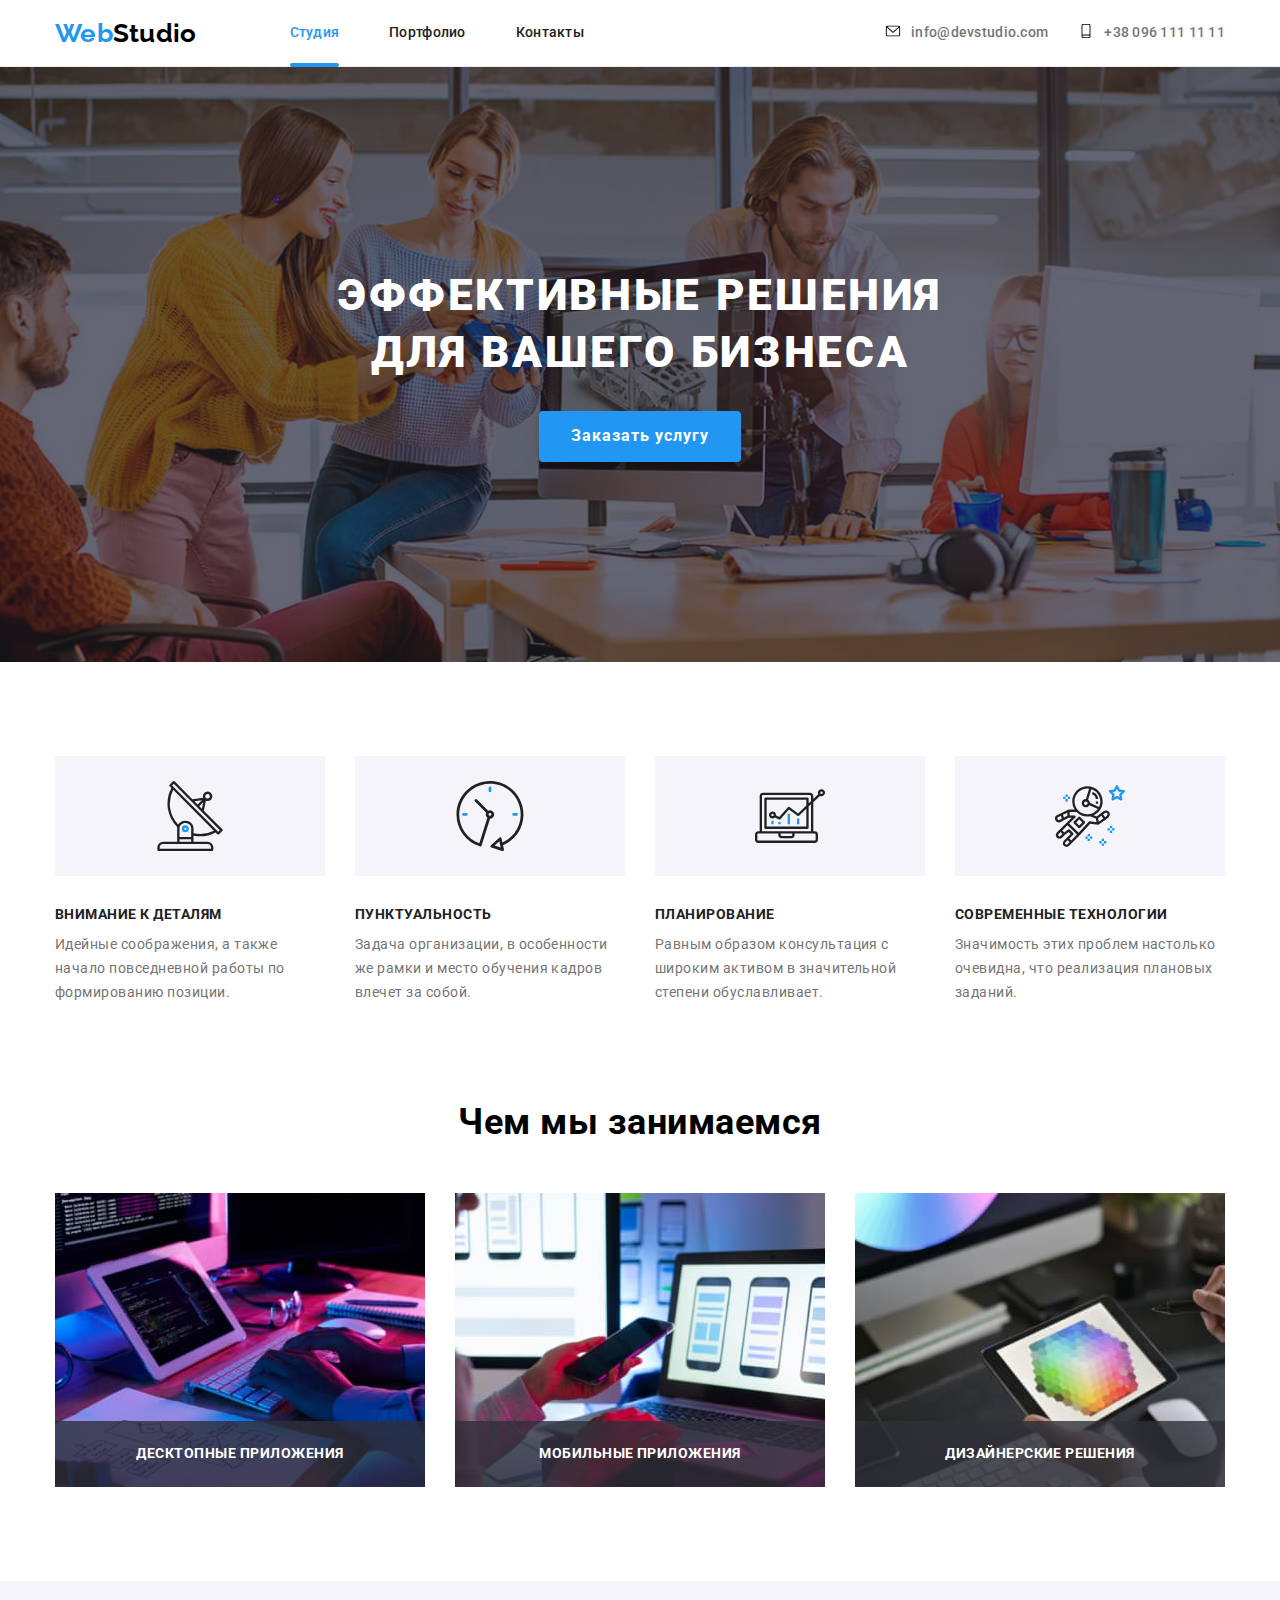
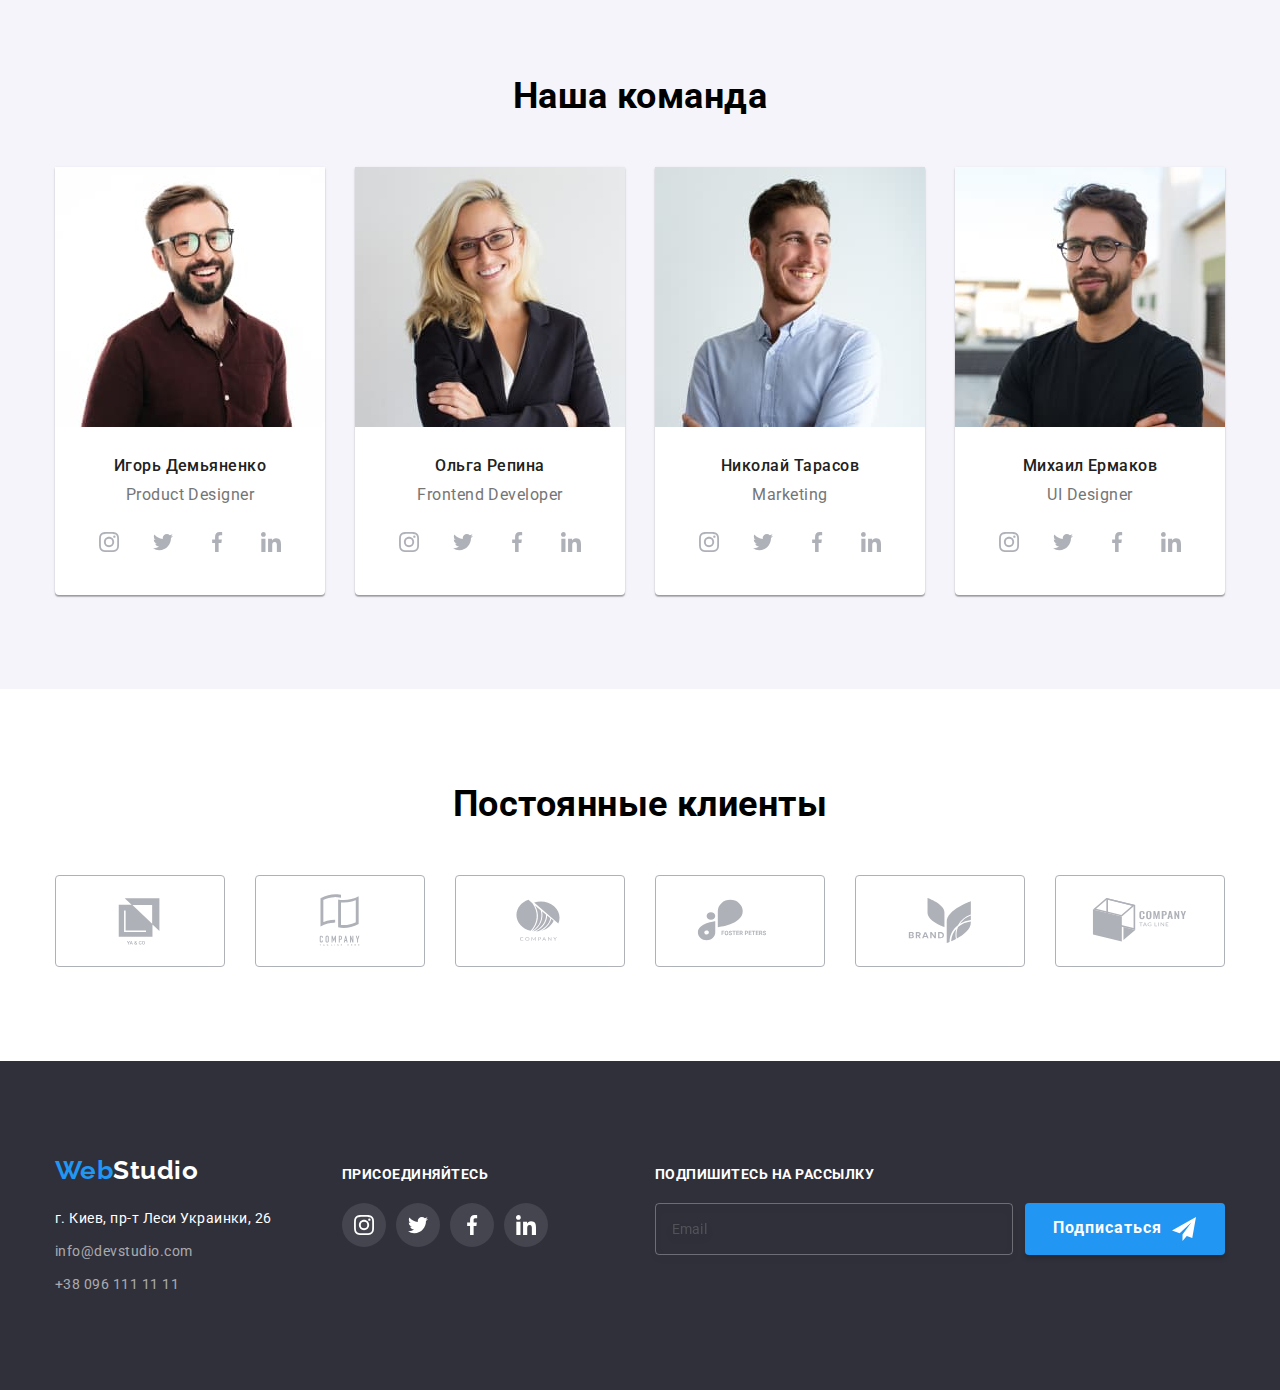
==== commit 76782422: "changed path to image" ====
--- a/index.html
+++ b/index.html
@@ -48,7 +48,6 @@
 					</ul>
 				</div>
 	</header>
-
 	<!--? main -->
 <main>
 
--- a/css/main.min.css
+++ b/css/main.min.css
@@ -1 +1 @@
-html{box-sizing:border-box}*,*::after,*::before{box-sizing:inherit}h1,h2,h3,h4,h5,h6,p{margin-top:0}ul{list-style:none;padding-left:0;margin:0}a{text-decoration:none;color:inherit}img{display:block;max-width:100%;height:auto}address{font-style:normal}body{font-family:"Roboto";font-style:normal;font-size:16px;color:var(--title-color);background-color:var(--white-color);letter-spacing:.03em}::placeholder{font-weight:400;font-size:14px;line-height:1.14;letter-spacing:.01em;color:rgba(117,117,117,.5)}.section{padding:94px 0}.section-about{padding-top:0px}.section-title{font-weight:700;font-size:36px;line-height:42px;text-align:center;margin-bottom:50px}.container{width:1200px;padding-left:15px;padding-right:15px;margin:0 auto}.visually-title{position:absolute;width:1px;height:1px;margin:-1px;border:0;padding:0;white-space:nowrap;clip-path:inset(100%);clip:rect(0 0 0 0);overflow:hidden}.button{background:#2196f3;box-shadow:0px 4px 4px rgba(0,0,0,.15);color:#fff;border-radius:4px;padding:10px 32px;min-width:200px;font-weight:700;line-height:1.9;align-items:center;text-align:center;letter-spacing:.06em;border:none;cursor:pointer;transition:background-color 250ms cubic-bezier(0.4, 0, 0.2, 1),transform 250ms cubic-bezier(0.4, 0, 0.2, 1)}.button:hover,.button:focus{background-color:#107ed8;transform:scale(1.02)}.button__icon{display:flex;justify-content:center;align-items:center;width:24px;height:24px;margin-left:10px}.button-icon{display:flex;padding:10px 28px;fill:#fff}.logo{display:block;font-family:"Raleway";font-style:normal;font-weight:700;font-size:26px;line-height:1.19}.logo__first-words{color:#2196f3}.header{border-bottom:1px solid #ececec}.header__container{display:flex}.header__nav{display:flex;align-items:center;font-weight:500;font-size:14px;line-height:1.14;letter-spacing:.02em;color:#212121}.header__logo{margin-right:93px;color:#000}.header__list{display:flex}.header__item{position:relative;display:flex;margin-right:50px;width:100%;height:100%}.header__item:last-child{margin:0}.header__link{padding:25px 0px 25px 0px}.header__link:hover{color:#2196f3;transition:color 250ms cubic-bezier(0.4, 0, 0.2, 1)}.header__link::after{content:"";position:absolute;bottom:-1px;right:0;width:0%;height:4px;background:#2196f3;will-change:left,width;border-radius:2px;transition:left 250ms cubic-bezier(0.4, 0, 0.2, 1),width 250ms cubic-bezier(0.4, 0, 0.2, 1),color 250ms cubic-bezier(0.4, 0, 0.2, 1)}.header__link:hover::after{left:0;width:100%}.header__link--active{color:#2196f3}.header__link--active::after{position:absolute;content:"";bottom:-1px;left:0;height:4px;width:100%;background:#2196f3;border-radius:2px}.contact{display:flex;margin-left:auto;align-items:center;font-weight:500;font-size:14px;line-height:16px;letter-spacing:.02em;color:#757575}.contact__item{margin-right:30px;transition:fill 250ms cubic-bezier(0.4, 0, 0.2, 1),color 250ms cubic-bezier(0.4, 0, 0.2, 1)}.contact__item:hover{color:#2196f3;fill:#2196f3}.contact__item:last-child{margin:0}.link-icon{width:16px;height:16px;margin-right:10px;fill:inherit;vertical-align:middle}.hero{padding-top:200px;padding-bottom:200px;text-align:center;background-image:linear-gradient(to top, rgba(47, 48, 58, 0.4), rgba(47, 48, 58, 0.4)),url(../images/img-hero.jpg);background-size:cover;background-position:center;background-repeat:no-repeat}.hero__text{width:700px;margin:0 auto}.hero__title{margin-bottom:30px;font-weight:900;font-size:44px;line-height:1.3;text-align:center;letter-spacing:.06em;text-transform:uppercase;color:#fff}.benefits{display:flex}.benefits__list{display:flex;flex-wrap:wrap}.benefits__item{width:270px;height:251px;border-radius:4px;margin-right:30px}.benefits__item:last-child{margin:0}.benefits__box{display:flex;justify-content:center;align-items:center;width:270px;height:120px;background:#f5f4fa;margin-bottom:30px}.benefits__icon{width:70px;height:70px}.benefits__title{font-weight:700;font-size:14px;line-height:16px;text-transform:uppercase;margin-bottom:10px;color:#212121}.benefits__text{font-weight:400;font-size:14px;line-height:24px;margin-bottom:0;color:#757575}.development__list{display:flex}.development__item{width:370px;height:294px;margin-right:30px;position:relative;transition:transform 250ms cubic-bezier(0.4, 0, 0.2, 1)}.development__item:last-child{margin:0}.development__item:hover,.development__item:focus{transform:scale(1.05)}.development__text{position:absolute;bottom:0;width:100%;padding:25px 0px;margin:0;font-weight:700;font-size:14px;line-height:1.14;text-align:center;text-transform:uppercase;color:#fff;background:rgba(47,48,58,.8)}.team{background:#f5f4fa}.team__list{display:flex}.team__card{width:270px;height:428px;margin-right:30px;background:#fff;box-shadow:0px 1px 3px rgba(0,0,0,.12),0px 1px 1px rgba(0,0,0,.14),0px 2px 1px rgba(0,0,0,.2);border-radius:0px 0px 4px 4px}.team__card:last-child{margin:0}.team__tumb{padding:30px 32px}.team__name{font-weight:500;font-size:16px;line-height:1.18;text-align:center;color:#212121;margin-bottom:10px}.team__job{font-weight:400;font-size:16px;line-height:1.18;text-align:center;color:#757575;margin-bottom:16px}.social__list{display:flex;justify-content:center}.social__item{position:relative;width:44px;height:44px;margin-right:10px;border-radius:50%;fill:#afb1b8;background-color:#fff;transition:fill 250ms cubic-bezier(0.4, 0, 0.2, 1),background-color 250ms cubic-bezier(0.4, 0, 0.2, 1)}.social__item:last-child{margin:0}.social__item:hover,.social__item:focus{background:#2196f3;fill:#fff}.social__icon{position:absolute;top:50%;left:50%;transform:translate(-50%, -50%);width:20px;height:20px}.client__list{display:flex}.client__logo{position:relative;width:170px;height:92px;fill:#afb1b8;border:1px solid #afb1b8;border-radius:4px;margin-right:30px;transition:fill 250ms cubic-bezier(0.4, 0, 0.2, 1),background-color 250ms cubic-bezier(0.4, 0, 0.2, 1),scale 250ms cubic-bezier(0.4, 0, 0.2, 1)}.client__logo:hover,.client__logo:focus{fill:#2196f3;border:1px solid #2196f3;border-radius:4px;transform:scale(1.05)}.client__logo:last-child{margin:0}.client__link{position:absolute;left:50%;top:50%;transform:translate(-50%, -50%);width:106px;height:60px}.footer{justify-content:center;align-items:center;background:#2f303a;color:#fff}.footer .container{display:flex}.footer__address{display:inline-block;margin-right:70px;font-weight:400;font-size:14px;line-height:24px}.footer__logo{margin-bottom:20px}.address__item{margin-bottom:9px;color:rgba(255,255,255,.6)}.address__item:first-child{color:#fff}.address__item:last-child{margin:0}.footer__social{display:inline-block}.footer__sub-title{font-weight:700;font-size:14px;line-height:1.14;text-transform:uppercase;padding-top:12px;margin-bottom:20px;color:#fff}.social__item--color{background-color:rgba(255,255,255,.1);fill:#fff}.footer__field{display:inline-block;margin-left:auto}.footer__field-box{display:flex}.footer__input{width:358px;padding:15px 16px;margin-right:12px;font-weight:400;font-size:16px;line-height:20px;background-color:rgba(0,0,0,0);color:rgba(255,255,255,.6);border:1px solid rgba(255,255,255,.3);filter:drop-shadow(0px 4px 4px rgba(0, 0, 0, 0.15));border-radius:4px}.blackdrop{position:fixed;top:50%;left:50%;transform:translate(-50%, -50%);width:100%;height:100%;opacity:1;background-color:rgba(0,0,0,.5);transition:opacity 250ms cubic-bezier(0.4, 0, 0.2, 1)}.blackdrop.is-hidden{pointer-events:none;opacity:0}.blackdrop.is-hidden .modal{transform:translate(-50%, -50%) scale(0.2);opacity:0}.modal{display:flex;flex-direction:column;padding:40px;width:528px;height:581px;position:relative;top:50%;left:50%;transform:translate(-50%, -50%);opacity:1;background:#fff;box-shadow:0px 1px 3px rgba(0,0,0,.12),0px 1px 1px rgba(0,0,0,.14),0px 2px 1px rgba(0,0,0,.2);border-radius:4px;transition:transform 250ms cubic-bezier(0.4, 0, 0.2, 1),opacity 250ms cubic-bezier(0.4, 0, 0.2, 1)}.modal-button{position:absolute;top:8px;right:8px;display:flex;justify-content:center;align-items:center;width:30px;height:30px;border-radius:50%;fill:#000;background:#fff;border:1px solid rgba(0,0,0,.1);transition:fill 250ms cubic-bezier(0.4, 0, 0.2, 1),transform 250ms cubic-bezier(0.4, 0, 0.2, 1)}.modal-button:hover,.modal-button:hover{fill:#2196f3;transform:scale(1.05)}.form__title{font-weight:700;font-size:20px;line-height:1.15;text-align:center;margin-bottom:12px;color:#212121}.form .button{display:block;margin:0 auto}.form__field{display:inline-block;width:100%;margin-bottom:10px}.form__field textarea{width:100%;height:120px;border:1px solid rgba(33,33,33,.2);border-radius:4px;padding:11px 16px;font-size:14px;resize:none}.form__label{font-weight:400;font-size:12px;line-height:1.16;letter-spacing:.01em;color:#757575;display:inline-block;margin-bottom:2px}.form__input{box-sizing:border-box;display:inline-block;position:relative;padding:11px 11px 11px 42px;margin:0;width:100%;font-size:14px;color:#212121;line-height:1.14;letter-spacing:.01em;border:1px solid rgba(33,33,33,.2);border-radius:4px;outline:none}.form__input:focus{fill:#2196f3;border:1px solid #2196f3}.form__input:focus~.form__icon{fill:#2196f3}.form__box-input{position:relative}.form__icon{display:inline-block;position:absolute;top:50%;left:12px;transform:translateY(-50%);width:18px;height:18px;fill:#212121}.form__checkbox{display:flex;align-items:center;justify-content:center;font-weight:400;font-size:14px;line-height:24px;color:#757575;margin-bottom:26px}.checkbox{display:inline-block;position:absolute;width:1px;height:1px;margin:-1px;border:0;padding:0;white-space:nowrap;clip-path:inset(100%);clip:rect(0 0 0 0);overflow:hidden;transition:backgound-color 250ms cubic-bezier(0.4, 0, 0.2, 1),background-image 250ms cubic-bezier(0.4, 0, 0.2, 1)}.checkbox:checked+.form__checkbox-icon{border-color:rgba(0,0,0,0);background-color:#2965ff;background-image:url(../images/svg/icon_checked.svg);background-size:contain;background-origin:border-box}.form__checkbox-icon{display:inline-block;width:16px;height:16px;border:1.7px solid #212121;border-radius:2px;margin-right:7px}.form__checkbox-text{padding-top:2px}.form__checkbox-link{color:#2196f3}/*# sourceMappingURL=main.min.css.map */+html{box-sizing:border-box}*,*::after,*::before{box-sizing:inherit}h1,h2,h3,h4,h5,h6,p{margin-top:0}ul{list-style:none;padding-left:0;margin:0}a{text-decoration:none;color:inherit}img{display:block;max-width:100%;height:auto}address{font-style:normal}body{font-family:"Roboto";font-style:normal;font-size:16px;color:var(--title-color);background-color:var(--white-color);letter-spacing:.03em}::placeholder{font-weight:400;font-size:14px;line-height:1.14;letter-spacing:.01em;color:rgba(117,117,117,.5)}.section{padding:94px 0}.section-about{padding-top:0px}.section-title{font-weight:700;font-size:36px;line-height:42px;text-align:center;margin-bottom:50px}.container{width:1200px;padding-left:15px;padding-right:15px;margin:0 auto}.visually-title{position:absolute;width:1px;height:1px;margin:-1px;border:0;padding:0;white-space:nowrap;clip-path:inset(100%);clip:rect(0 0 0 0);overflow:hidden}.button{background:#2196f3;box-shadow:0px 4px 4px rgba(0,0,0,.15);color:#fff;border-radius:4px;padding:10px 32px;min-width:200px;font-weight:700;line-height:1.9;align-items:center;text-align:center;letter-spacing:.06em;border:none;cursor:pointer;transition:background-color 250ms cubic-bezier(0.4, 0, 0.2, 1),transform 250ms cubic-bezier(0.4, 0, 0.2, 1)}.button:hover,.button:focus{background-color:#107ed8;transform:scale(1.02)}.button__icon{display:flex;justify-content:center;align-items:center;width:24px;height:24px;margin-left:10px}.button-icon{display:flex;padding:10px 28px;fill:#fff}.logo{display:block;font-family:"Raleway";font-style:normal;font-weight:700;font-size:26px;line-height:1.19}.logo__first-words{color:#2196f3}.header{border-bottom:1px solid #ececec}.header__container{display:flex}.header__nav{display:flex;align-items:center;font-weight:500;font-size:14px;line-height:1.14;letter-spacing:.02em;color:#212121}.header__logo{margin-right:93px;color:#000}.header__list{display:flex}.header__item{position:relative;display:flex;margin-right:50px;width:100%;height:100%}.header__item:last-child{margin:0}.header__link{padding:25px 0px 25px 0px}.header__link:hover{color:#2196f3;transition:color 250ms cubic-bezier(0.4, 0, 0.2, 1)}.header__link::after{content:"";position:absolute;bottom:-1px;right:0;width:0%;height:4px;background:#2196f3;will-change:left,width;border-radius:2px;transition:left 250ms cubic-bezier(0.4, 0, 0.2, 1),width 250ms cubic-bezier(0.4, 0, 0.2, 1),color 250ms cubic-bezier(0.4, 0, 0.2, 1)}.header__link:hover::after{left:0;width:100%}.header__link--active{color:#2196f3}.header__link--active::after{position:absolute;content:"";bottom:-1px;left:0;height:4px;width:100%;background:#2196f3;border-radius:2px}.contact{display:flex;margin-left:auto;align-items:center;font-weight:500;font-size:14px;line-height:16px;letter-spacing:.02em;color:#757575}.contact__item{margin-right:30px;transition:fill 250ms cubic-bezier(0.4, 0, 0.2, 1),color 250ms cubic-bezier(0.4, 0, 0.2, 1)}.contact__item:hover{color:#2196f3;fill:#2196f3}.contact__item:last-child{margin:0}.link-icon{width:16px;height:16px;margin-right:10px;fill:inherit;vertical-align:middle}.hero{padding-top:200px;padding-bottom:200px;text-align:center;background:linear-gradient(to top, rgba(47, 48, 58, 0.4), rgba(47, 48, 58, 0.4)),url(../../images/heroimg.jpg);background-size:cover;background-position:center;background-repeat:no-repeat}.hero__text{width:700px;margin:0 auto}.hero__title{margin-bottom:30px;font-weight:900;font-size:44px;line-height:1.3;text-align:center;letter-spacing:.06em;text-transform:uppercase;color:#fff}.benefits{display:flex}.benefits__list{display:flex;flex-wrap:wrap}.benefits__item{width:270px;height:251px;border-radius:4px;margin-right:30px}.benefits__item:last-child{margin:0}.benefits__box{display:flex;justify-content:center;align-items:center;width:270px;height:120px;background:#f5f4fa;margin-bottom:30px}.benefits__icon{width:70px;height:70px}.benefits__title{font-weight:700;font-size:14px;line-height:16px;text-transform:uppercase;margin-bottom:10px;color:#212121}.benefits__text{font-weight:400;font-size:14px;line-height:24px;margin-bottom:0;color:#757575}.development__list{display:flex}.development__item{width:370px;height:294px;margin-right:30px;position:relative;transition:transform 250ms cubic-bezier(0.4, 0, 0.2, 1)}.development__item:last-child{margin:0}.development__item:hover,.development__item:focus{transform:scale(1.05)}.development__text{position:absolute;bottom:0;width:100%;padding:25px 0px;margin:0;font-weight:700;font-size:14px;line-height:1.14;text-align:center;text-transform:uppercase;color:#fff;background:rgba(47,48,58,.8)}.team{background:#f5f4fa}.team__list{display:flex}.team__card{width:270px;height:428px;margin-right:30px;background:#fff;box-shadow:0px 1px 3px rgba(0,0,0,.12),0px 1px 1px rgba(0,0,0,.14),0px 2px 1px rgba(0,0,0,.2);border-radius:0px 0px 4px 4px}.team__card:last-child{margin:0}.team__tumb{padding:30px 32px}.team__name{font-weight:500;font-size:16px;line-height:1.18;text-align:center;color:#212121;margin-bottom:10px}.team__job{font-weight:400;font-size:16px;line-height:1.18;text-align:center;color:#757575;margin-bottom:16px}.social__list{display:flex;justify-content:center}.social__item{position:relative;width:44px;height:44px;margin-right:10px;border-radius:50%;fill:#afb1b8;background-color:#fff;transition:fill 250ms cubic-bezier(0.4, 0, 0.2, 1),background-color 250ms cubic-bezier(0.4, 0, 0.2, 1)}.social__item:last-child{margin:0}.social__item:hover,.social__item:focus{background:#2196f3;fill:#fff}.social__icon{position:absolute;top:50%;left:50%;transform:translate(-50%, -50%);width:20px;height:20px}.client__list{display:flex}.client__logo{position:relative;width:170px;height:92px;fill:#afb1b8;border:1px solid #afb1b8;border-radius:4px;margin-right:30px;transition:fill 250ms cubic-bezier(0.4, 0, 0.2, 1),background-color 250ms cubic-bezier(0.4, 0, 0.2, 1),scale 250ms cubic-bezier(0.4, 0, 0.2, 1)}.client__logo:hover,.client__logo:focus{fill:#2196f3;border:1px solid #2196f3;border-radius:4px;transform:scale(1.05)}.client__logo:last-child{margin:0}.client__link{position:absolute;left:50%;top:50%;transform:translate(-50%, -50%);width:106px;height:60px}.footer{justify-content:center;align-items:center;background:#2f303a;color:#fff}.footer .container{display:flex}.footer__address{display:inline-block;margin-right:70px;font-weight:400;font-size:14px;line-height:24px}.footer__logo{margin-bottom:20px}.address__item{margin-bottom:9px;color:rgba(255,255,255,.6)}.address__item:first-child{color:#fff}.address__item:last-child{margin:0}.footer__social{display:inline-block}.footer__sub-title{font-weight:700;font-size:14px;line-height:1.14;text-transform:uppercase;padding-top:12px;margin-bottom:20px;color:#fff}.social__item--color{background-color:rgba(255,255,255,.1);fill:#fff}.footer__field{display:inline-block;margin-left:auto}.footer__field-box{display:flex}.footer__input{width:358px;padding:15px 16px;margin-right:12px;font-weight:400;font-size:16px;line-height:20px;background-color:rgba(0,0,0,0);color:rgba(255,255,255,.6);border:1px solid rgba(255,255,255,.3);filter:drop-shadow(0px 4px 4px rgba(0, 0, 0, 0.15));border-radius:4px;outline:none;transition:border 250ms cubic-bezier(0.4, 0, 0.2, 1)}.footer__input:focus{border:1px solid #2196f3}.blackdrop{position:fixed;top:50%;left:50%;transform:translate(-50%, -50%);width:100%;height:100%;opacity:1;background-color:rgba(0,0,0,.5);transition:opacity 250ms cubic-bezier(0.4, 0, 0.2, 1)}.blackdrop.is-hidden{pointer-events:none;opacity:0}.blackdrop.is-hidden .modal{transform:translate(-50%, -50%) scale(0.2);opacity:0}.modal{display:flex;flex-direction:column;padding:40px;width:528px;height:581px;position:relative;top:50%;left:50%;transform:translate(-50%, -50%);opacity:1;background:#fff;box-shadow:0px 1px 3px rgba(0,0,0,.12),0px 1px 1px rgba(0,0,0,.14),0px 2px 1px rgba(0,0,0,.2);border-radius:4px;transition:transform 250ms cubic-bezier(0.4, 0, 0.2, 1),opacity 250ms cubic-bezier(0.4, 0, 0.2, 1)}.modal-button{position:absolute;top:8px;right:8px;display:flex;justify-content:center;align-items:center;width:30px;height:30px;border-radius:50%;fill:#000;background:#fff;border:1px solid rgba(0,0,0,.1);transition:fill 250ms cubic-bezier(0.4, 0, 0.2, 1),transform 250ms cubic-bezier(0.4, 0, 0.2, 1)}.modal-button:hover,.modal-button:hover{fill:#2196f3;transform:scale(1.05)}.form__title{font-weight:700;font-size:20px;line-height:1.15;text-align:center;margin-bottom:12px;color:#212121}.form .button{display:block;margin:0 auto}.form__field{display:inline-block;width:100%;margin-bottom:10px}.form__field textarea{width:100%;height:120px;border:1px solid rgba(33,33,33,.2);border-radius:4px;padding:11px 16px;font-size:14px;resize:none}.form__label{font-weight:400;font-size:12px;line-height:1.16;letter-spacing:.01em;color:#757575;display:inline-block;margin-bottom:2px}.form__input{box-sizing:border-box;display:inline-block;position:relative;padding:11px 11px 11px 42px;margin:0;width:100%;font-size:14px;color:#212121;line-height:1.14;letter-spacing:.01em;border:1px solid rgba(33,33,33,.2);border-radius:4px;outline:none}.form__input:focus{fill:#2196f3;border:1px solid #2196f3}.form__input:focus~.form__icon{fill:#2196f3}.form__box-input{position:relative}.form__icon{display:inline-block;position:absolute;top:50%;left:12px;transform:translateY(-50%);width:18px;height:18px;fill:#212121}.form__checkbox{display:flex;align-items:center;justify-content:center;font-weight:400;font-size:14px;line-height:24px;color:#757575;margin-bottom:26px}.checkbox{display:inline-block;position:absolute;width:1px;height:1px;margin:-1px;border:0;padding:0;white-space:nowrap;clip-path:inset(100%);clip:rect(0 0 0 0);overflow:hidden;transition:backgound-color 250ms cubic-bezier(0.4, 0, 0.2, 1),background-image 250ms cubic-bezier(0.4, 0, 0.2, 1)}.checkbox:checked+.form__checkbox-icon{border-color:rgba(0,0,0,0);background-color:#2965ff;background-image:url(../images/svg/icon_checked.svg);background-size:contain;background-origin:border-box}.form__checkbox-icon{display:inline-block;width:16px;height:16px;border:1.7px solid #212121;border-radius:2px;margin-right:7px}.form__checkbox-text{padding-top:2px}.form__checkbox-link{color:#2196f3}.filter__list{display:flex;justify-content:center;margin-bottom:50px}.filter__item{display:block;margin-right:8px}.filter__button{padding:6px 22px;font-weight:500;font-size:16px;line-height:1.6;border:none;text-align:center;color:#212121;background:#f5f4fa;border-radius:4px}.filter__button:last-child{margin:0}.filter__button:hover,.filter__button:focus{color:#fff;background:#2196f3;box-shadow:0px 3px 1px rgba(0,0,0,.1),0px 1px 2px rgba(0,0,0,.08),0px 2px 2px rgba(0,0,0,.12)}.filter__button--active{padding:6px 22px;color:#fff;background:#2196f3;box-shadow:0px 3px 1px rgba(0,0,0,.1),0px 1px 2px rgba(0,0,0,.08),0px 2px 2px rgba(0,0,0,.12);border-radius:4px}.project__list{display:flex;flex-wrap:wrap}.project{display:block;width:370px;height:404px;margin:0 30px 30px 0;background:#fff;border:1px solid #eee;transition:border 250ms cubic-bezier(0.4, 0, 0.2, 1),box-shadow 250ms cubic-bezier(0.4, 0, 0.2, 1)}.project:nth-child(3n){margin-right:0}.project:nth-last-child(-n+3){margin-bottom:0}.project:hover,.project:focus{border:1px solid #eee;box-shadow:0px 1px 1px rgba(0,0,0,.12),0px 4px 4px rgba(0,0,0,.06),1px 4px 6px rgba(0,0,0,.16)}.project:hover .project__description--animate{transform:translateY(0);opacity:1;top:0}.project__link-container{position:relative;width:370px;height:294px;overflow:hidden}.project__description--animate{position:absolute;bottom:0;left:0;transform:translateY(100%);transition:opacity 250ms cubic-bezier(0.4, 0, 0.2, 1),transform 250ms cubic-bezier(0.4, 0, 0.2, 1);opacity:1;display:flex;justify-content:center;align-items:center;width:100%;height:100%;padding:24px;background:rgba(33,150,243,.9)}.project__text{font-weight:400;font-size:18px;line-height:28px;color:#fff;margin:0}.project__tumb{padding:20px 24px}.project__name{font-weight:700;font-size:18px;line-height:2;letter-spacing:.06em;color:#212121;margin-bottom:4px}.project__description{font-weight:400;font-size:16px;line-height:1.8;color:#757575;margin:0}/*# sourceMappingURL=main.min.css.map */